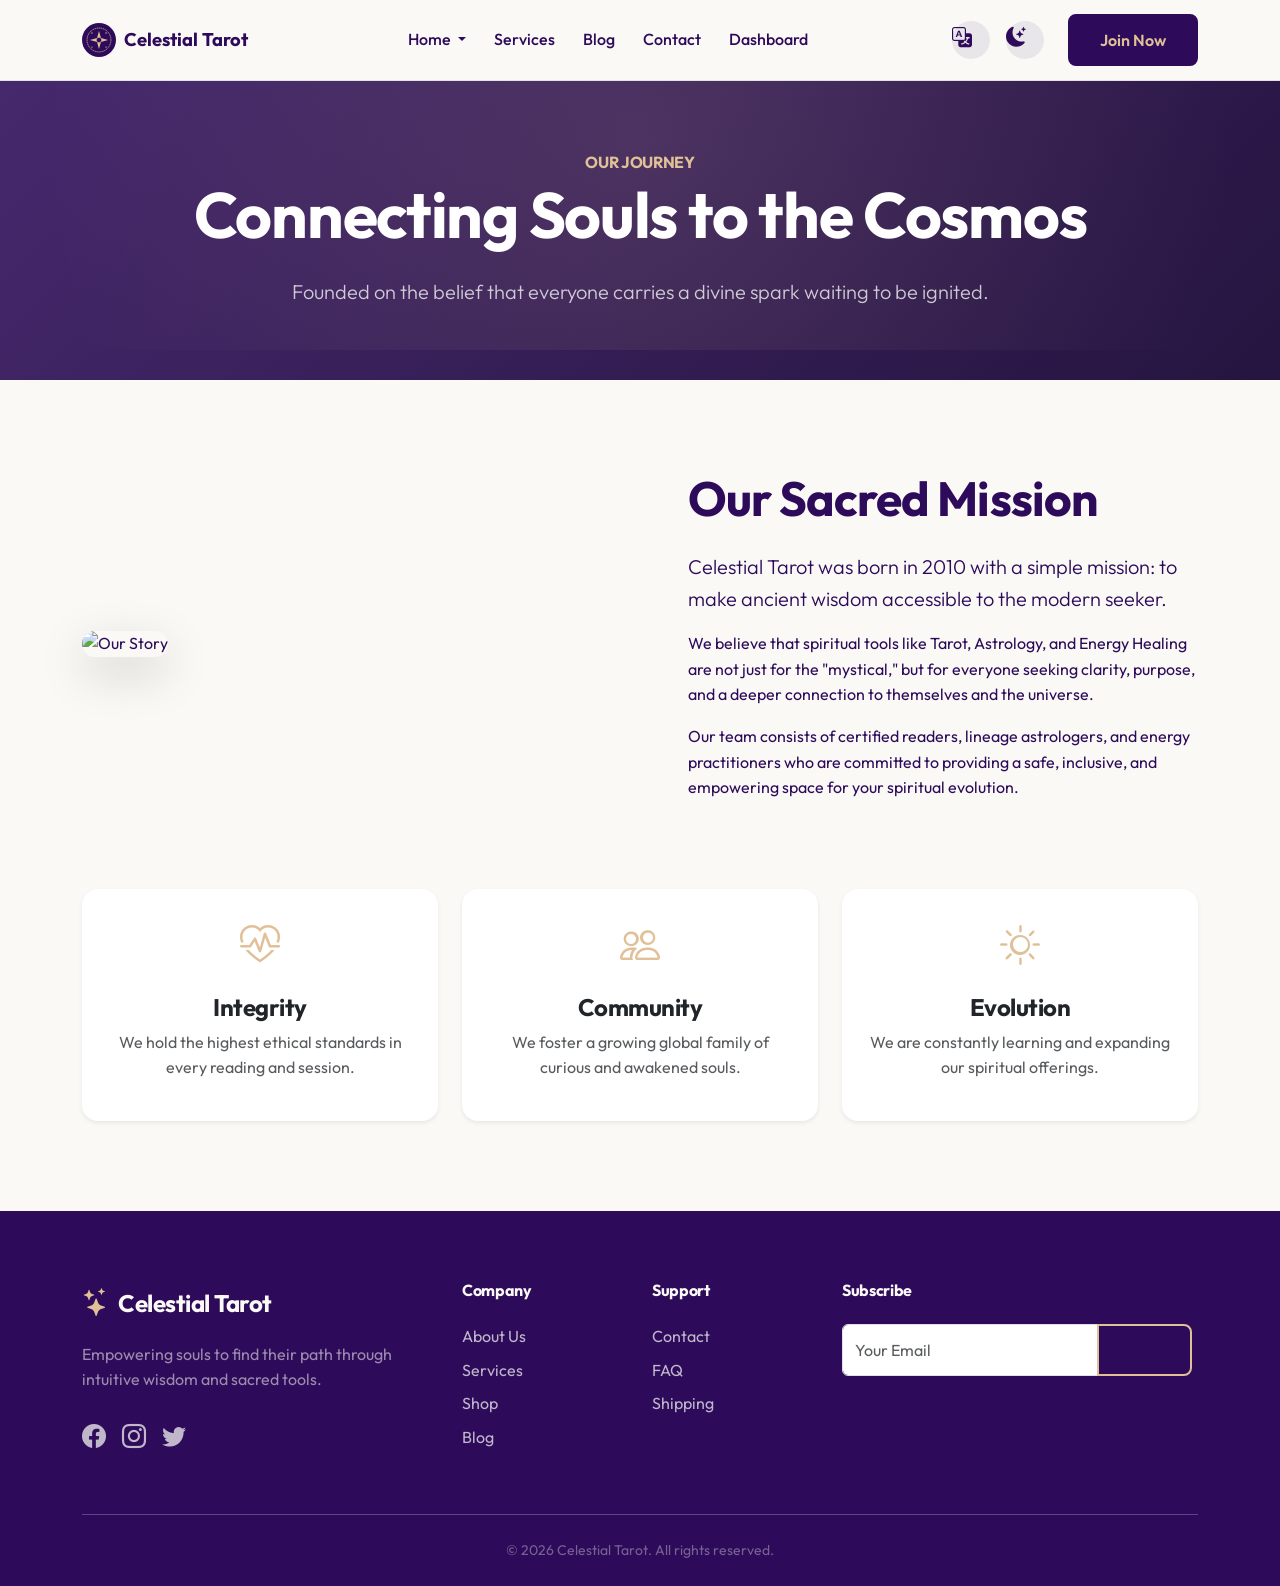
==== about.html @ 0858bab7 "Finalized Website Remediation: Fixed 23 QA defects, standardized branding, refined responsive layout" ====
<!DOCTYPE html>
<html lang="en">
<head>
    <meta charset="UTF-8">
    <meta name="viewport" content="width=device-width, initial-scale=1.0">
    <title>About Us | Celestial Tarot</title>
    <!-- Bootstrap 5 CSS -->
    <link href="https://cdn.jsdelivr.net/npm/bootstrap@5.3.0/dist/css/bootstrap.min.css" rel="stylesheet">
    <!-- Bootstrap Icons -->
    <link rel="stylesheet" href="https://cdn.jsdelivr.net/npm/bootstrap-icons@1.11.1/font/bootstrap-icons.css">
    <!-- Google Fonts -->
    <link href="https://fonts.googleapis.com/css2?family=Outfit:wght@300;400;600;700&display=swap" rel="stylesheet">
    <!-- Custom CSS -->
    <link rel="stylesheet" href="assets/css/style.css">
    <!-- Favicon -->
    <link rel="icon" type="image/svg+xml" href="assets/img/favicon.svg">
</head>
<body>

    <!-- Header / Navbar -->
    <nav class="navbar navbar-expand-lg sticky-top">
        <div class="container">
            <a class="navbar-brand d-flex align-items-center gap-2" href="index.html">
                <img src="assets/img/favicon.svg" alt="Celestial Tarot" width="34" height="34" style="border-radius:50%;">
                <span class="fw-bold">Celestial Tarot</span>
            </a>
            
            <div class="d-flex align-items-center d-lg-none">
                <div class="theme-toggle me-3" id="theme-toggle">
                    <i class="bi bi-moon-stars-fill text-secondary"></i>
                </div>
                <button class="navbar-toggler" type="button" data-bs-toggle="offcanvas" data-bs-target="#offcanvasNavbar">
                    <span class="navbar-toggler-icon"></span>
                </button>
            </div>

            <div class="collapse navbar-collapse" id="navbarNav">
                <ul class="navbar-nav mx-auto">
                    <li class="nav-item dropdown">
                        <a class="nav-link dropdown-toggle" href="#" role="button" data-bs-toggle="dropdown" aria-expanded="false">
                            Home
                        </a>
                        <ul class="dropdown-menu border-0 shadow-sm glass-card">
                            <li><a class="dropdown-item" href="index.html">Classic Version</a></li>
                            <li><a class="dropdown-item" href="index2.html">Home 2 - Astrology</a></li>
                        </ul>
                    </li>
                    <li class="nav-item"><a class="nav-link" href="services.html">Services</a></li>
                    <li class="nav-item"><a class="nav-link" href="blog.html">Blog</a></li>
                    <li class="nav-item"><a class="nav-link" href="contact.html">Contact</a></li>
                    <li class="nav-item"><a class="nav-link" href="dashboard.html">Dashboard</a></li>
                </ul>
                <div class="d-flex align-items-center">
                    <div class="rtl-toggle me-3 d-none d-lg-block" title="Toggle RTL">
                        <i class="bi bi-translate text-secondary"></i>
                    </div>
                    <div class="theme-toggle me-4 d-none d-lg-block" id="theme-toggle-desktop">
                        <i class="bi bi-moon-stars-fill text-secondary"></i>
                    </div>
                    <a href="signup.html" class="btn btn-primary">Join Now</a>
                </div>
            </div>
        </div>
    </nav>

    <!-- Page Header -->
    <section class="hero-section py-5 text-center" style="min-height: auto;">
        <div class="container py-4">
            <h6 class="text-secondary fw-bold text-uppercase mb-2">Our Journey</h6>
            <h1 class="display-4 fw-bold">Connecting Souls to the Cosmos</h1>
            <p class="lead mb-0 opacity-75">Founded on the belief that everyone carries a divine spark waiting to be ignited.</p>
        </div>
    </section>

    <!-- Content -->
    <section class="section-padding">
        <div class="container">
            <div class="row align-items-center mb-5">
                <div class="col-lg-6 mb-4 mb-lg-0">
                    <img src="https://images.unsplash.com/photo-1515377905703-c4788e51af15?q=80&w=1000&fm=jpg&fit=crop" class="img-fluid rounded-4 shadow-lg" alt="Our Story">
                </div>
                <div class="col-lg-6 ps-lg-5">
                    <h2 class="display-5 fw-bold text-primary mb-4">Our Sacred Mission</h2>
                    <p class="lead">Celestial Tarot was born in 2010 with a simple mission: to make ancient wisdom accessible to the modern seeker.</p>
                    <p>We believe that spiritual tools like Tarot, Astrology, and Energy Healing are not just for the "mystical," but for everyone seeking clarity, purpose, and a deeper connection to themselves and the universe.</p>
                    <p>Our team consists of certified readers, lineage astrologers, and energy practitioners who are committed to providing a safe, inclusive, and empowering space for your spiritual evolution.</p>
                </div>
            </div>

            <div class="row g-4 mt-5">
                <div class="col-md-4">
                    <div class="card p-4 border-0 shadow-sm glass-card text-center h-100">
                        <i class="bi bi-heart-pulse fs-1 text-secondary mb-3"></i>
                        <h4 class="fw-bold">Integrity</h4>
                        <p class="opacity-75">We hold the highest ethical standards in every reading and session.</p>
                    </div>
                </div>
                <div class="col-md-4">
                    <div class="card p-4 border-0 shadow-sm glass-card text-center h-100">
                        <i class="bi bi-people fs-1 text-secondary mb-3"></i>
                        <h4 class="fw-bold">Community</h4>
                        <p class="opacity-75">We foster a growing global family of curious and awakened souls.</p>
                    </div>
                </div>
                <div class="col-md-4">
                    <div class="card p-4 border-0 shadow-sm glass-card text-center h-100">
                        <i class="bi bi-brightness-high fs-1 text-secondary mb-3"></i>
                        <h4 class="fw-bold">Evolution</h4>
                        <p class="opacity-75">We are constantly learning and expanding our spiritual offerings.</p>
                    </div>
                </div>
            </div>
        </div>
    </section>

    <!-- Footer -->
    <footer class="footer">
        <div class="container">
            <div class="row g-4">
                <div class="col-lg-4">
                    <div class="d-flex align-items-center mb-3">
                        <i class="bi bi-stars fs-3 text-secondary me-2"></i>
                        <h4 class="fw-bold mb-0">Celestial Tarot</h4>
                    </div>
                    <p class="opacity-75 mb-4">Empowering souls to find their path through intuitive wisdom and sacred tools.</p>
                    <div class="d-flex gap-3">
                        <a href="#"><i class="bi bi-facebook fs-4"></i></a>
                        <a href="#"><i class="bi bi-instagram fs-4"></i></a>
                        <a href="#"><i class="bi bi-twitter fs-4"></i></a>
                    </div>
                </div>
                <div class="col-md-2 text-center text-md-start">
                    <h6 class="fw-bold mb-4">Company</h6>
                    <ul class="list-unstyled">
                        <li class="mb-2"><a href="about.html">About Us</a></li>
                        <li class="mb-2"><a href="services.html">Services</a></li>
                        <li class="mb-2"><a href="shop.html">Shop</a></li>
                        <li class="mb-2"><a href="blog.html">Blog</a></li>
                    </ul>
                </div>
                <div class="col-md-2 text-center text-md-start">
                    <h6 class="fw-bold mb-4">Support</h6>
                    <ul class="list-unstyled">
                        <li class="mb-2"><a href="contact.html">Contact</a></li>
                        <li class="mb-2"><a href="#">FAQ</a></li>
                        <li class="mb-2"><a href="#">Shipping</a></li>
                    </ul>
                </div>
                <div class="col-lg-4 text-center text-lg-start">
                    <h6 class="fw-bold mb-4">Subscribe</h6>
                    <form class="mt-3">
                        <div class="input-group mb-3 mx-auto mx-lg-0" style="max-width: 350px;">
                            <input type="email" class="form-control" placeholder="Your Email">
                            <button class="btn btn-secondary text-primary fw-bold" type="button">Join</button>
                        </div>
                    </form>
                </div>
            </div>
            <hr class="mt-5 mb-4 opacity-10">
            <p class="small mb-0 text-center opacity-50">&copy; 2026 Celestial Tarot. All rights reserved.</p>
        </div>
    </footer>

    <!-- Back to top -->
    <div id="back-to-top" class="back-to-top">
        <i class="bi bi-arrow-up"></i>
    </div>

    <!-- Bootstrap 5 JS Bundle -->
    <script src="https://cdn.jsdelivr.net/npm/bootstrap@5.3.0/dist/js/bootstrap.bundle.min.js"></script>
    <!-- Custom JS -->
    <script src="assets/js/main.js"></script>
</body>
</html>
---- assets/css/style.css ----
/* ===========================
   CELESTIAL TAROT - STYLE.CSS
   2-Color Palette: Primary (#2D0B5A) + Secondary (#E0C097)
   =========================== */

:root {
    --primary-color: #2D0B5A;
    --secondary-color: #E0C097;
    --bg-color: #FAF9F6;
    --text-color: #2D0B5A;
    --card-bg: #FFFFFF;
    --nav-bg: #FAF9F6;
    --transition: all 0.3s ease;
}

[data-theme="dark"] {
    --primary-color: #E0C097;
    --secondary-color: #2D0B5A;
    --bg-color: #0D0520;
    --text-color: #FAF9F6;
    --card-bg: #1A0836;
    --nav-bg: #1A0836;
}

/* ===========================
   BASE
   =========================== */
*, *::before, *::after { box-sizing: border-box; }

body {
    font-family: 'Outfit', sans-serif;
    background-color: var(--bg-color);
    color: var(--text-color);
    transition: var(--transition);
    overflow-x: hidden;
    line-height: 1.6;
}

h1, h2, h3, h4, h5, h6 {
    font-weight: 700;
    letter-spacing: -0.02em;
}

/* ===========================
   TYPOGRAPHY UTILITIES
   =========================== */
.text-primary { color: var(--primary-color) !important; }
.text-secondary { color: var(--secondary-color) !important; }
.bg-primary { background-color: var(--primary-color) !important; }
.bg-secondary { background-color: var(--secondary-color) !important; }

/* ===========================
   GLASS CARD
   =========================== */
.glass-card {
    background: rgba(255, 255, 255, 0.7);
    backdrop-filter: blur(10px);
    border: 1px solid rgba(255, 255, 255, 0.2);
    box-shadow: 0 8px 32px 0 rgba(45, 11, 90, 0.07);
}

[data-theme="dark"] .glass-card {
    background: rgba(26, 8, 54, 0.85);
    border: 1px solid rgba(224, 192, 151, 0.15);
    color: #FAF9F6;
}

/* ===========================
   BUTTONS
   =========================== */
.btn-primary {
    background: #2D0B5A;
    border: 2px solid #2D0B5A;
    color: #E0C097;
    padding: 12px 30px;
    border-radius: 8px;
    font-weight: 600;
    transition: var(--transition);
    display: inline-flex;
    align-items: center;
    justify-content: center;
}
.btn-primary:hover {
    background: transparent;
    color: #2D0B5A;
    border-color: #2D0B5A;
    transform: translateY(-2px);
}
[data-theme="dark"] .btn-primary {
    background: #E0C097;
    border-color: #E0C097;
    color: #2D0B5A;
}
[data-theme="dark"] .btn-primary:hover {
    background: transparent;
    color: #E0C097;
    border-color: #E0C097;
}

.btn-secondary {
    background: transparent;
    border: 2px solid #E0C097;
    color: #E0C097;
    padding: 12px 30px;
    border-radius: 8px;
    font-weight: 600;
    transition: var(--transition);
    display: inline-flex;
    align-items: center;
    justify-content: center;
}
.btn-secondary:hover {
    background: #E0C097;
    color: #2D0B5A;
    transform: translateY(-2px);
}
[data-theme="dark"] .btn-secondary {
    border-color: #2D0B5A;
    color: #2D0B5A;
}
[data-theme="dark"] .btn-secondary:hover {
    background: #2D0B5A;
    color: #E0C097;
}

.btn-outline-primary {
    color: #2D0B5A;
    border: 2px solid #2D0B5A;
    padding: 10px 25px;
    border-radius: 8px;
    font-weight: 600;
    transition: var(--transition);
}
.btn-outline-primary:hover {
    background-color: #2D0B5A;
    color: #E0C097;
}
[data-theme="dark"] .btn-outline-primary {
    color: #E0C097;
    border-color: #E0C097;
}
[data-theme="dark"] .btn-outline-primary:hover {
    background: #E0C097;
    color: #2D0B5A;
}

/* ===========================
   NAVBAR
   =========================== */
.navbar {
    background-color: var(--nav-bg) !important;
    border-bottom: 1px solid rgba(45, 11, 90, 0.1);
    padding: 14px 0;
    transition: var(--transition);
}
[data-theme="dark"] .navbar {
    border-bottom: 1px solid rgba(224, 192, 151, 0.15);
}

.navbar-brand {
    font-size: 1.15rem;
    font-weight: 700;
    color: #2D0B5A !important;
    text-decoration: none;
}
[data-theme="dark"] .navbar-brand {
    color: #E0C097 !important;
}

.navbar-brand img {
    border-radius: 50%;
}

.nav-link {
    color: #2D0B5A !important;
    font-weight: 500;
    margin: 0 6px;
    transition: var(--transition);
}
[data-theme="dark"] .nav-link {
    color: #E0C097 !important;
}
.nav-link:hover, .nav-link.active {
    color: #E0C097 !important;
    opacity: 1;
}
[data-theme="dark"] .nav-link:hover,
[data-theme="dark"] .nav-link.active {
    color: #FAF9F6 !important;
}

.dropdown-menu {
    background-color: var(--card-bg);
    border-radius: 12px;
    padding: 10px;
    margin-top: 10px;
    border: 1px solid rgba(45, 11, 90, 0.08);
    box-shadow: 0 8px 32px rgba(45, 11, 90, 0.1);
}
[data-theme="dark"] .dropdown-menu {
    background-color: #1A0836;
    border-color: rgba(224, 192, 151, 0.15);
}

.dropdown-item {
    color: var(--text-color);
    font-weight: 500;
    border-radius: 8px;
    padding: 8px 20px;
    transition: var(--transition);
}
.dropdown-item:hover {
    background-color: #E0C097;
    color: #2D0B5A;
}
[data-theme="dark"] .dropdown-item {
    color: #FAF9F6;
}
[data-theme="dark"] .dropdown-item:hover {
    background-color: #2D0B5A;
    color: #E0C097;
}

/* Navbar toggler */
.navbar-toggler {
    border: none;
    padding: 4px 8px;
}
.navbar-toggler:focus { box-shadow: none; }
.navbar-toggler-icon {
    filter: none;
}
[data-theme="dark"] .navbar-toggler-icon {
    filter: invert(1);
}

/* ===========================
   THEME & RTL TOGGLES
   =========================== */
.theme-toggle, .rtl-toggle {
    cursor: pointer;
    font-size: 1.25rem;
    width: 38px;
    height: 38px;
    display: flex;
    align-items: center;
    justify-content: center;
    border-radius: 50%;
    background: rgba(45, 11, 90, 0.08);
    transition: var(--transition);
}
.theme-toggle:hover, .rtl-toggle:hover {
    background: rgba(45, 11, 90, 0.15);
}
[data-theme="dark"] .theme-toggle,
[data-theme="dark"] .rtl-toggle {
    background: rgba(224, 192, 151, 0.12);
}
[data-theme="dark"] .theme-toggle:hover,
[data-theme="dark"] .rtl-toggle:hover {
    background: rgba(224, 192, 151, 0.2);
}

.theme-toggle i { color: #2D0B5A; }
.rtl-toggle i { color: #2D0B5A; }
[data-theme="dark"] .theme-toggle i { color: #E0C097; }
[data-theme="dark"] .rtl-toggle i { color: #E0C097; }

/* ===========================
   HERO SECTION
   =========================== */
.hero-section {
    padding: 120px 0;
    background:
        linear-gradient(135deg, rgba(45, 11, 90, 0.88) 0%, rgba(26, 8, 54, 0.95) 100%),
        url('https://images.unsplash.com/photo-1532968961962-8a0cb3a2d4c5?q=80&w=2000&fm=jpg&fit=crop') center/cover no-repeat;
    color: #FFFFFF;
    position: relative;
    overflow: hidden;
}
.hero-section::before {
    content: '';
    position: absolute;
    top: -50%; left: -20%;
    width: 140%; height: 140%;
    background: radial-gradient(circle, rgba(224, 192, 151, 0.12) 0%, transparent 65%);
    z-index: 0;
}
.hero-section .container { position: relative; z-index: 1; }
.hero-section h1 {
    font-size: clamp(2.2rem, 7vw, 4rem);
    margin-bottom: 25px;
    line-height: 1.1;
}

/* ===========================
   SECTIONS
   =========================== */
.section-padding { padding: 90px 0; }

/* bg-light override for dark mode */
[data-theme="dark"] .bg-light {
    background-color: #12052B !important;
}

/* ===========================
   CARDS
   =========================== */
.card {
    background-color: var(--card-bg);
    border: 1px solid rgba(45, 11, 90, 0.07);
    border-radius: 16px;
    box-shadow: 0 4px 20px rgba(0,0,0,0.05);
    transition: var(--transition);
}
.card:hover { transform: translateY(-6px); box-shadow: 0 12px 32px rgba(0,0,0,0.1); }

/* Service / Offering Cards - dark mode fix */
[data-theme="dark"] .card {
    background-color: var(--card-bg);
    border-color: rgba(224, 192, 151, 0.12);
}
[data-theme="dark"] .card h4,
[data-theme="dark"] .card h5,
[data-theme="dark"] .card h3,
[data-theme="dark"] .card .fw-bold {
    color: #FAF9F6 !important;
}
[data-theme="dark"] .card p,
[data-theme="dark"] .card .opacity-75 {
    color: rgba(250, 249, 246, 0.75) !important;
}
[data-theme="dark"] .card .text-muted {
    color: rgba(250, 249, 246, 0.6) !important;
}
[data-theme="dark"] .card .text-primary {
    color: #E0C097 !important;
}

/* Service card links */
.service-card-link {
    color: #2D0B5A;
    font-weight: 700;
    text-decoration: none;
    transition: var(--transition);
    display: inline-flex;
    align-items: center;
    gap: 6px;
    margin-top: auto;
}
.service-card-link:hover { color: #E0C097; }
[data-theme="dark"] .service-card-link { color: #E0C097; }
[data-theme="dark"] .service-card-link:hover { color: #FAF9F6; }

/* ===========================
   OFFERING CARDS (Homepage)
   =========================== */
.offering-card {
    border-radius: 16px;
    overflow: hidden;
    border: none;
    box-shadow: 0 4px 20px rgba(0,0,0,0.06);
    background: var(--card-bg);
    height: 100%;
    display: flex;
    flex-direction: column;
    transition: var(--transition);
}
.offering-card:hover { transform: translateY(-6px); }
.offering-card img {
    width: 100%;
    height: 200px;
    object-fit: cover;
}
.offering-card-body {
    padding: 24px;
    display: flex;
    flex-direction: column;
    flex: 1;
}
[data-theme="dark"] .offering-card {
    background-color: #1A0836;
    border: 1px solid rgba(224, 192, 151, 0.12);
}
[data-theme="dark"] .offering-card h4,
[data-theme="dark"] .offering-card .fw-bold {
    color: #FAF9F6 !important;
}

/* ===========================
   TESTIMONIALS - Responsive fix
   =========================== */
.testimonial-card .reviewer-name {
    font-size: 1rem;
    font-weight: 700;
    line-height: 1.2;
    word-break: break-word;
}
[data-theme="dark"] .testimonial-card p,
[data-theme="dark"] .testimonial-card .reviewer-name,
[data-theme="dark"] .testimonial-card span {
    color: #FAF9F6 !important;
}
[data-theme="dark"] .testimonial-card {
    background-color: #1A0836;
    border-color: rgba(224, 192, 151, 0.12);
}

/* ===========================
   DAILY SOUL / TODAY'S GUIDANCE
   =========================== */
.guidance-section {
    background: linear-gradient(135deg, #2D0B5A 0%, #1A0836 100%);
    color: #FAF9F6;
    border-radius: 24px;
    overflow: hidden;
}
[data-theme="dark"] .guidance-section {
    background: linear-gradient(135deg, #1A0836 0%, #0D0520 100%);
    border: 1px solid rgba(224, 192, 151, 0.15);
}
.guidance-section h2,
.guidance-section p {
    color: #FAF9F6 !important;
}

/* ===========================
   FOOTER
   =========================== */
.footer {
    background-color: #2D0B5A;
    color: #FAF9F6;
    padding: 70px 0 24px;
}
.footer a {
    color: rgba(250, 249, 246, 0.72);
    text-decoration: none;
    transition: var(--transition);
}
.footer a:hover { color: #E0C097; }
.footer h4, .footer h6 { color: #FAF9F6; }
.footer p { color: rgba(250, 249, 246, 0.72); }

@media (max-width: 991.98px) {
    .footer .row > div {
        text-align: center;
    }
    .footer .d-flex.gap-3 {
        justify-content: center;
    }
    .footer .input-group {
        max-width: 380px;
        margin: 0 auto;
    }
}

/* ===========================
   BACK TO TOP
   =========================== */
.back-to-top {
    position: fixed;
    bottom: 30px;
    right: 30px;
    background-color: #E0C097;
    color: #2D0B5A;
    width: 48px; height: 48px;
    border-radius: 50%;
    display: none;
    align-items: center;
    justify-content: center;
    font-size: 1.3rem;
    cursor: pointer;
    box-shadow: 0 4px 15px rgba(0,0,0,0.2);
    z-index: 999;
    transition: var(--transition);
}
.back-to-top:hover { transform: translateY(-3px); }

/* ===========================
   SERVICE PAGE CARDS
   =========================== */
.service-card {
    border-radius: 16px;
    overflow: hidden;
    border: none;
    box-shadow: 0 4px 20px rgba(0,0,0,0.07);
    background: var(--card-bg);
    height: 100%;
    display: flex;
    flex-direction: column;
    transition: var(--transition);
}
.service-card:hover { transform: translateY(-6px); }
.service-card img { width: 100%; height: 220px; object-fit: cover; flex-shrink: 0; }
.service-card-body {
    padding: 24px;
    flex: 1;
    display: flex;
    flex-direction: column;
}
.service-card-body ul { flex: 1; }
.service-card-footer {
    display: flex;
    align-items: center;
    justify-content: space-between;
    margin-top: auto;
    padding-top: 16px;
    border-top: 1px solid rgba(45, 11, 90, 0.08);
}
[data-theme="dark"] .service-card {
    background-color: #1A0836;
    border: 1px solid rgba(224, 192, 151, 0.12);
}
[data-theme="dark"] .service-card h4 { color: #FAF9F6 !important; }
[data-theme="dark"] .service-card p,
[data-theme="dark"] .service-card .opacity-75 { color: rgba(250,249,246,0.78) !important; }
[data-theme="dark"] .service-card li { color: rgba(250,249,246,0.78) !important; }
[data-theme="dark"] .service-card-footer { border-top-color: rgba(224,192,151,0.12); }
[data-theme="dark"] .service-card .text-muted { color: rgba(250,249,246,0.55) !important; }

/* ===========================
   AUTHENTICATION PAGES
   =========================== */
.auth-bg {
    min-height: 100vh;
    background:
        linear-gradient(135deg, rgba(45, 11, 90, 0.9) 0%, rgba(26, 8, 54, 0.96) 100%),
        url('https://images.unsplash.com/photo-1532968961962-8a0cb3a2d4c5?q=80&w=2000&fm=jpg&fit=crop') center/cover no-repeat;
    display: flex;
    align-items: center;
    justify-content: center;
    padding: 40px 16px;
    position: relative;
}
.auth-card {
    background: var(--card-bg);
    border-radius: 24px;
    box-shadow: 0 25px 60px rgba(0,0,0,0.25);
    width: 100%;
    max-width: 480px;
    padding: 48px 40px;
}
.auth-card .form-control {
    border-radius: 8px;
    height: 50px;
    border: 1.5px solid rgba(45,11,90,0.2);
    font-size: 0.95rem;
    background: var(--card-bg);
    color: var(--text-color);
}
.auth-card .form-control:focus {
    border-color: #2D0B5A;
    box-shadow: 0 0 0 3px rgba(45,11,90,0.12);
}
[data-theme="dark"] .auth-card .form-control {
    border-color: rgba(224,192,151,0.3);
    background: #12052B;
    color: #FAF9F6;
}
[data-theme="dark"] .auth-card .form-control:focus {
    border-color: #E0C097;
    box-shadow: 0 0 0 3px rgba(224,192,151,0.15);
}
[data-theme="dark"] .auth-card {
    background: #1A0836;
}
[data-theme="dark"] .auth-card h2,
[data-theme="dark"] .auth-card h4,
[data-theme="dark"] .auth-card label { color: #FAF9F6; }
[data-theme="dark"] .auth-card .form-label { color: rgba(250,249,246,0.85); }

.password-wrapper { position: relative; }
.password-toggle {
    position: absolute;
    right: 14px;
    top: 50%;
    transform: translateY(-50%);
    cursor: pointer;
    color: var(--text-color);
    opacity: 0.5;
    transition: opacity 0.2s;
}
.password-toggle:hover { opacity: 1; }

.auth-divider {
    position: relative;
    text-align: center;
    margin: 24px 0;
}
.auth-divider::before {
    content: '';
    position: absolute;
    top: 50%; left: 0; right: 0;
    height: 1px;
    background: rgba(45,11,90,0.15);
}
[data-theme="dark"] .auth-divider::before { background: rgba(224,192,151,0.15); }
.auth-divider span {
    position: relative;
    background: var(--card-bg);
    padding: 0 14px;
    font-size: 0.85rem;
    color: rgba(45,11,90,0.5);
}
[data-theme="dark"] .auth-divider span {
    background: #1A0836;
    color: rgba(224,192,151,0.5);
}

/* Auth top controls (theme + RTL) */
.auth-controls {
    position: fixed;
    top: 20px;
    right: 24px;
    display: flex;
    align-items: center;
    gap: 10px;
    z-index: 1000;
}
[dir="rtl"] .auth-controls {
    right: auto;
    left: 24px;
}
.auth-controls .theme-toggle,
.auth-controls .rtl-toggle {
    background: rgba(255,255,255,0.15);
    backdrop-filter: blur(8px);
}
.auth-controls .theme-toggle i,
.auth-controls .rtl-toggle i {
    color: #FAF9F6;
}

/* ===========================
   RTL SUPPORT
   =========================== */
[dir="rtl"] {
    text-align: right;
}
[dir="rtl"] .ms-auto { margin-right: auto !important; margin-left: 0 !important; }
[dir="rtl"] .me-2 { margin-left: 0.5rem !important; margin-right: 0 !important; }
[dir="rtl"] .me-3 { margin-left: 1rem !important; margin-right: 0 !important; }

/* ===========================
   ANIMATIONS
   =========================== */
@keyframes fadeInUp {
    from { opacity: 0; transform: translateY(20px); }
    to { opacity: 1; transform: translateY(0); }
}
.animate-fade-in { animation: fadeInUp 0.8s ease forwards; }

@keyframes pulse {
    0%, 100% { transform: scale(1); opacity: 0.5; }
    50% { transform: scale(1.08); opacity: 0.8; }
}
.pulse-animation { animation: pulse 3s infinite; }

.hover-zoom { transition: transform 0.4s ease; }
.hover-zoom:hover { transform: scale(1.04); }

/* ===========================
   DASHBOARD SIDEBAR NAV
   =========================== */
.sidebar .nav-link {
    border-radius: 10px;
    margin-bottom: 4px;
    color: rgba(255,255,255,0.75) !important;
    font-weight: 500;
}
.sidebar .nav-link.active,
.sidebar .nav-link:hover {
    background-color: #E0C097;
    color: #2D0B5A !important;
}
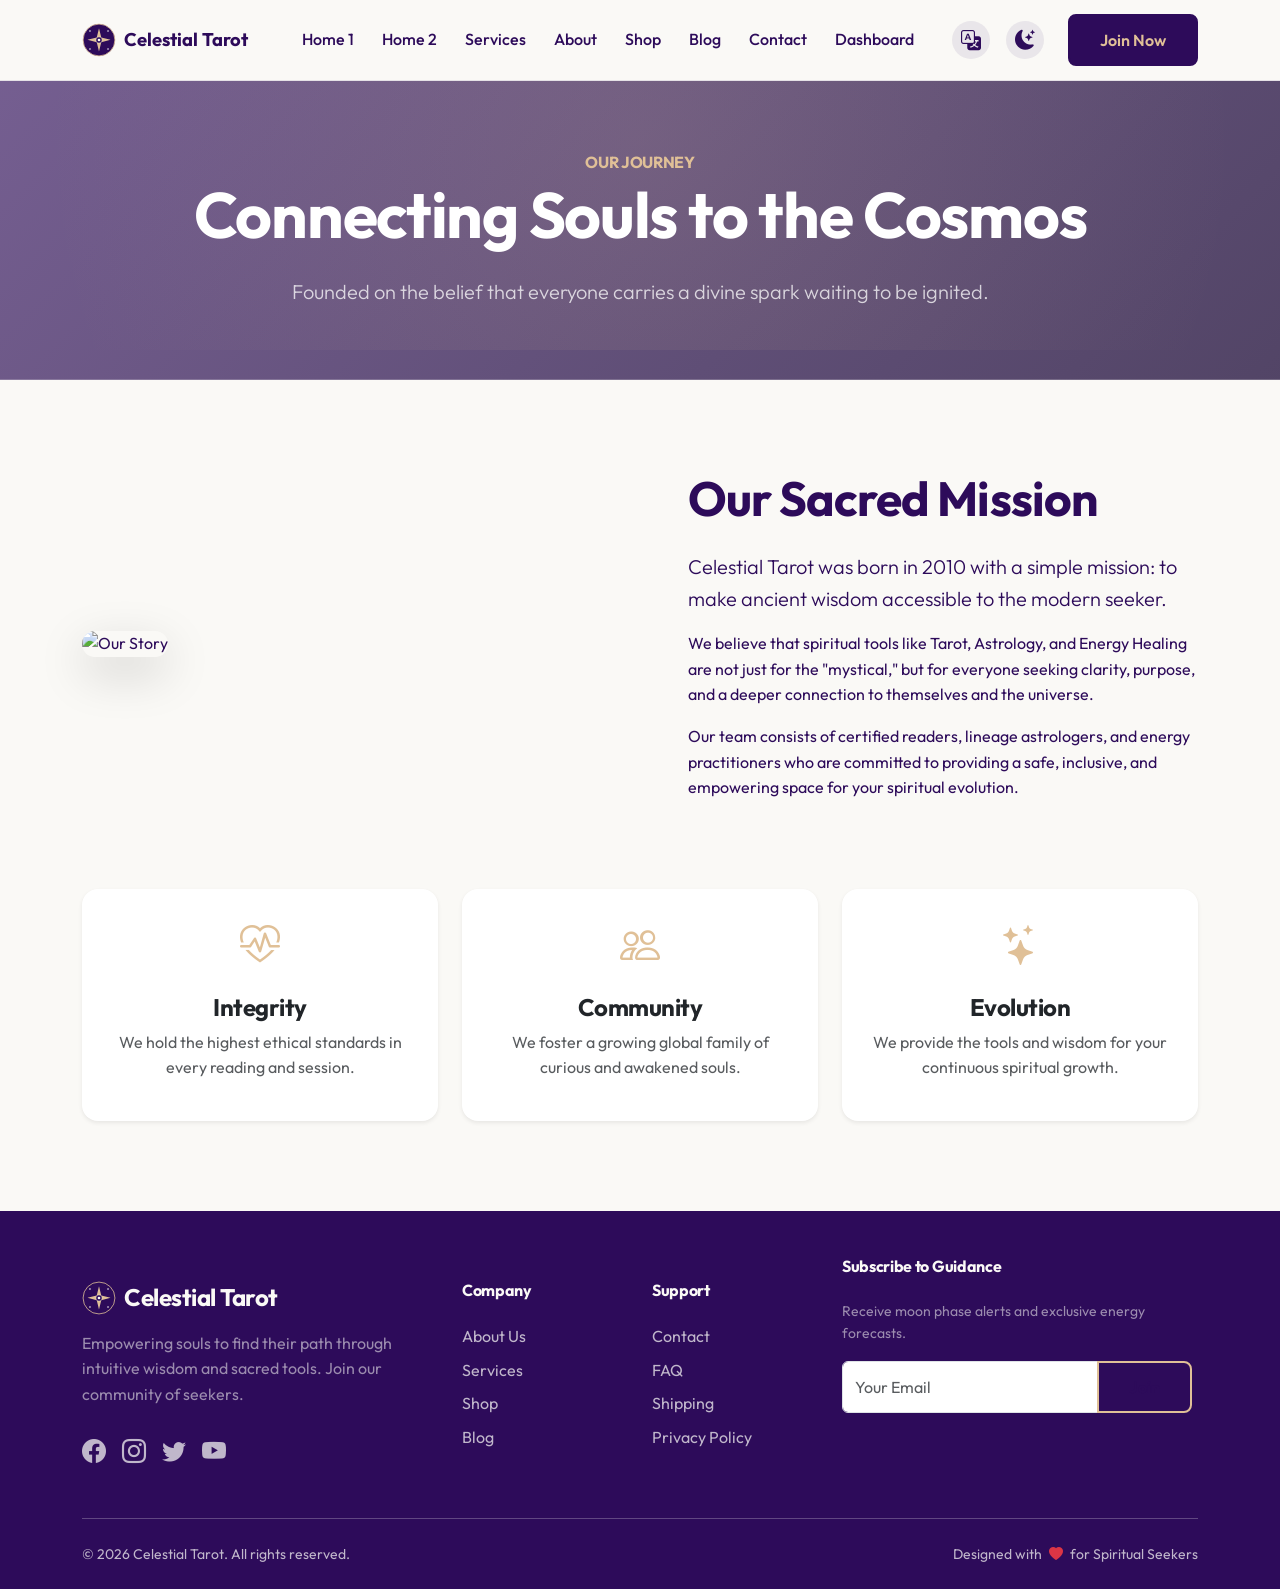
==== commit c10b5fe6: "Final remediation: Resolved site-wide image link issues, synced mobile offcanvas menus, fixed hambur" ====
--- a/about.html
+++ b/about.html
@@ -36,25 +36,20 @@
 
             <div class="collapse navbar-collapse" id="navbarNav">
                 <ul class="navbar-nav mx-auto">
-                    <li class="nav-item dropdown">
-                        <a class="nav-link dropdown-toggle" href="#" role="button" data-bs-toggle="dropdown" aria-expanded="false">
-                            Home
-                        </a>
-                        <ul class="dropdown-menu border-0 shadow-sm glass-card">
-                            <li><a class="dropdown-item" href="index.html">Classic Version</a></li>
-                            <li><a class="dropdown-item" href="index2.html">Home 2 - Astrology</a></li>
-                        </ul>
-                    </li>
+                    <li class="nav-item"><a class="nav-link" href="index.html">Home 1</a></li>
+                    <li class="nav-item"><a class="nav-link" href="index2.html">Home 2</a></li>
                     <li class="nav-item"><a class="nav-link" href="services.html">Services</a></li>
+                    <li class="nav-item"><a class="nav-link active" href="about.html">About</a></li>
+                    <li class="nav-item"><a class="nav-link" href="shop.html">Shop</a></li>
                     <li class="nav-item"><a class="nav-link" href="blog.html">Blog</a></li>
                     <li class="nav-item"><a class="nav-link" href="contact.html">Contact</a></li>
                     <li class="nav-item"><a class="nav-link" href="dashboard.html">Dashboard</a></li>
                 </ul>
                 <div class="d-flex align-items-center">
-                    <div class="rtl-toggle me-3 d-none d-lg-block" title="Toggle RTL">
+                    <div class="rtl-toggle me-3 d-none d-lg-flex" title="Toggle RTL">
                         <i class="bi bi-translate text-secondary"></i>
                     </div>
-                    <div class="theme-toggle me-4 d-none d-lg-block" id="theme-toggle-desktop">
+                    <div class="theme-toggle me-4 d-none d-lg-flex" id="theme-toggle-desktop">
                         <i class="bi bi-moon-stars-fill text-secondary"></i>
                     </div>
                     <a href="signup.html" class="btn btn-primary">Join Now</a>
@@ -63,14 +58,37 @@
         </div>
     </nav>
 
+    <!-- Mobile Offcanvas Menu -->
+    <div class="offcanvas offcanvas-end" tabindex="-1" id="offcanvasNavbar" aria-labelledby="offcanvasNavbarLabel">
+        <div class="offcanvas-header">
+            <h5 class="offcanvas-title" id="offcanvasNavbarLabel">Menu</h5>
+            <button type="button" class="btn-close" data-bs-dismiss="offcanvas" aria-label="Close"></button>
+        </div>
+        <div class="offcanvas-body">
+            <ul class="navbar-nav justify-content-end flex-grow-1 pe-3">
+                <li class="nav-item"><a class="nav-link" href="index.html">Home 1</a></li>
+                <li class="nav-item"><a class="nav-link" href="index2.html">Home 2</a></li>
+                <li class="nav-item"><a class="nav-link" href="services.html">Services</a></li>
+                <li class="nav-item"><a class="nav-link active" href="about.html">About</a></li>
+                <li class="nav-item"><a class="nav-link" href="shop.html">Shop</a></li>
+                <li class="nav-item"><a class="nav-link" href="blog.html">Blog</a></li>
+                <li class="nav-item"><a class="nav-link" href="contact.html">Contact</a></li>
+            </ul>
+            <div class="d-grid gap-2 mt-4">
+                <a href="login.html" class="btn btn-outline-primary">Login</a>
+                <a href="signup.html" class="btn btn-primary">Signup</a>
+            </div>
+        </div>
+    </div>
+
     <!-- Page Header -->
-    <section class="hero-section py-5 text-center" style="min-height: auto;">
+    <header class="hero-section py-5 text-center" style="min-height: auto;">
         <div class="container py-4">
             <h6 class="text-secondary fw-bold text-uppercase mb-2">Our Journey</h6>
             <h1 class="display-4 fw-bold">Connecting Souls to the Cosmos</h1>
             <p class="lead mb-0 opacity-75">Founded on the belief that everyone carries a divine spark waiting to be ignited.</p>
         </div>
-    </section>
+    </header>
 
     <!-- Content -->
     <section class="section-padding">
@@ -104,9 +122,9 @@
                 </div>
                 <div class="col-md-4">
                     <div class="card p-4 border-0 shadow-sm glass-card text-center h-100">
-                        <i class="bi bi-brightness-high fs-1 text-secondary mb-3"></i>
+                        <i class="bi bi-stars fs-1 text-secondary mb-3"></i>
                         <h4 class="fw-bold">Evolution</h4>
-                        <p class="opacity-75">We are constantly learning and expanding our spiritual offerings.</p>
+                        <p class="opacity-75">We provide the tools and wisdom for your continuous spiritual growth.</p>
                     </div>
                 </div>
             </div>
@@ -117,19 +135,20 @@
     <footer class="footer">
         <div class="container">
             <div class="row g-4">
-                <div class="col-lg-4">
-                    <div class="d-flex align-items-center mb-3">
-                        <i class="bi bi-stars fs-3 text-secondary me-2"></i>
+                <div class="col-lg-4 col-md-12 text-center text-lg-start">
+                    <div class="d-flex align-items-center mb-3 justify-content-center justify-content-lg-start">
+                        <img src="assets/img/favicon.svg" alt="Celestial Tarot" width="34" height="34" class="me-2" style="border-radius:50%;">
                         <h4 class="fw-bold mb-0">Celestial Tarot</h4>
                     </div>
-                    <p class="opacity-75 mb-4">Empowering souls to find their path through intuitive wisdom and sacred tools.</p>
-                    <div class="d-flex gap-3">
+                    <p class="opacity-75 mb-4">Empowering souls to find their path through intuitive wisdom and sacred tools. Join our community of seekers.</p>
+                    <div class="d-flex gap-3 justify-content-center justify-content-lg-start">
                         <a href="#"><i class="bi bi-facebook fs-4"></i></a>
                         <a href="#"><i class="bi bi-instagram fs-4"></i></a>
                         <a href="#"><i class="bi bi-twitter fs-4"></i></a>
-                    </div>
-                </div>
-                <div class="col-md-2 text-center text-md-start">
+                        <a href="#"><i class="bi bi-youtube fs-4"></i></a>
+                    </div>
+                </div>
+                <div class="col-lg-2 col-md-6 text-center text-lg-start">
                     <h6 class="fw-bold mb-4">Company</h6>
                     <ul class="list-unstyled">
                         <li class="mb-2"><a href="about.html">About Us</a></li>
@@ -138,16 +157,18 @@
                         <li class="mb-2"><a href="blog.html">Blog</a></li>
                     </ul>
                 </div>
-                <div class="col-md-2 text-center text-md-start">
+                <div class="col-lg-2 col-md-6 text-center text-lg-start">
                     <h6 class="fw-bold mb-4">Support</h6>
                     <ul class="list-unstyled">
                         <li class="mb-2"><a href="contact.html">Contact</a></li>
                         <li class="mb-2"><a href="#">FAQ</a></li>
                         <li class="mb-2"><a href="#">Shipping</a></li>
+                        <li class="mb-2"><a href="#">Privacy Policy</a></li>
                     </ul>
                 </div>
-                <div class="col-lg-4 text-center text-lg-start">
-                    <h6 class="fw-bold mb-4">Subscribe</h6>
+                <div class="col-lg-4 col-md-12 text-center text-lg-start mt-4 mt-lg-0">
+                    <h6 class="fw-bold mb-4">Subscribe to Guidance</h6>
+                    <p class="small opacity-75">Receive moon phase alerts and exclusive energy forecasts.</p>
                     <form class="mt-3">
                         <div class="input-group mb-3 mx-auto mx-lg-0" style="max-width: 350px;">
                             <input type="email" class="form-control" placeholder="Your Email">
@@ -157,7 +178,14 @@
                 </div>
             </div>
             <hr class="mt-5 mb-4 opacity-10">
-            <p class="small mb-0 text-center opacity-50">&copy; 2026 Celestial Tarot. All rights reserved.</p>
+            <div class="row align-items-center">
+                <div class="col-md-6 text-center text-md-start">
+                    <p class="small mb-0">&copy; 2026 Celestial Tarot. All rights reserved.</p>
+                </div>
+                <div class="col-md-6 text-center text-md-end mt-3 mt-md-0">
+                    <p class="small mb-0">Designed with <i class="bi bi-heart-fill text-danger mx-1"></i> for Spiritual Seekers</p>
+                </div>
+            </div>
         </div>
     </footer>
 
--- a/assets/css/style.css
+++ b/assets/css/style.css
@@ -15,7 +15,7 @@
 
 [data-theme="dark"] {
     --primary-color: #E0C097;
-    --secondary-color: #2D0B5A;
+    --secondary-color: #FAF9F6;
     --bg-color: #0D0520;
     --text-color: #FAF9F6;
     --card-bg: #1A0836;
@@ -46,8 +46,11 @@
    =========================== */
 .text-primary { color: var(--primary-color) !important; }
 .text-secondary { color: var(--secondary-color) !important; }
+.text-muted { color: rgba(45, 11, 90, 0.6) !important; }
 .bg-primary { background-color: var(--primary-color) !important; }
 .bg-secondary { background-color: var(--secondary-color) !important; }
+
+[data-theme="dark"] .text-muted { color: rgba(250, 249, 246, 0.6) !important; }
 
 /* ===========================
    GLASS CARD
@@ -115,12 +118,20 @@
     transform: translateY(-2px);
 }
 [data-theme="dark"] .btn-secondary {
-    border-color: #2D0B5A;
-    color: #2D0B5A;
+    border-color: #FAF9F6;
+    color: #FAF9F6;
 }
 [data-theme="dark"] .btn-secondary:hover {
-    background: #2D0B5A;
-    color: #E0C097;
+    background: #FAF9F6;
+    color: #2D0B5A;
+}
+
+[data-theme="dark"] .badge.bg-primary {
+    color: #2D0B5A !important;
+}
+
+[data-theme="dark"] .dark-purple-on-gold {
+    color: #2D0B5A !important;
 }
 
 .btn-outline-primary {
@@ -160,11 +171,11 @@
 .navbar-brand {
     font-size: 1.15rem;
     font-weight: 700;
-    color: #2D0B5A !important;
+    color: var(--primary-color) !important;
     text-decoration: none;
 }
 [data-theme="dark"] .navbar-brand {
-    color: #E0C097 !important;
+    color: var(--primary-color) !important;
 }
 
 .navbar-brand img {
@@ -172,21 +183,21 @@
 }
 
 .nav-link {
-    color: #2D0B5A !important;
+    color: var(--text-color) !important;
     font-weight: 500;
     margin: 0 6px;
     transition: var(--transition);
 }
 [data-theme="dark"] .nav-link {
-    color: #E0C097 !important;
+    color: var(--primary-color) !important;
 }
 .nav-link:hover, .nav-link.active {
-    color: #E0C097 !important;
+    color: var(--primary-color) !important;
     opacity: 1;
 }
 [data-theme="dark"] .nav-link:hover,
 [data-theme="dark"] .nav-link.active {
-    color: #FAF9F6 !important;
+    color: #FFFFFF !important;
 }
 
 .dropdown-menu {
@@ -232,6 +243,38 @@
 }
 [data-theme="dark"] .navbar-toggler-icon {
     filter: invert(1);
+}
+
+/* Offcanvas Menu */
+.offcanvas {
+    background-color: var(--bg-color) !important;
+    color: var(--text-color) !important;
+}
+.offcanvas .nav-link {
+    color: var(--text-color) !important;
+    font-weight: 500;
+    padding: 12px 15px;
+    border-bottom: 1px solid rgba(45, 11, 154, 0.05);
+    transition: var(--transition);
+    border-radius: 8px;
+}
+.offcanvas .nav-link.active {
+    color: var(--secondary-color) !important;
+    background: rgba(224, 192, 151, 0.12);
+    padding-left: 20px;
+}
+[data-theme="dark"] .offcanvas .nav-link.active {
+    background: rgba(45, 11, 154, 0.2);
+    color: var(--secondary-color) !important;
+}
+[data-theme="dark"] .offcanvas .nav-link {
+    border-bottom-color: rgba(224, 192, 151, 0.1);
+}
+[data-theme="dark"] .offcanvas-header .btn-close {
+    filter: invert(1);
+}
+[data-theme="dark"] .offcanvas-body {
+    color: var(--text-color) !important;
 }
 
 /* ===========================
@@ -271,9 +314,12 @@
    =========================== */
 .hero-section {
     padding: 120px 0;
-    background:
-        linear-gradient(135deg, rgba(45, 11, 90, 0.88) 0%, rgba(26, 8, 54, 0.95) 100%),
-        url('https://images.unsplash.com/photo-1532968961962-8a0cb3a2d4c5?q=80&w=2000&fm=jpg&fit=crop') center/cover no-repeat;
+    background-image:
+        linear-gradient(135deg, rgba(45, 11, 90, 0.65) 0%, rgba(26, 8, 54, 0.75) 100%),
+        url('https://images.unsplash.com/photo-1518173946687-a4c8892bbd9f?q=80&w=2000&fm=jpg&fit=crop');
+    background-size: cover;
+    background-position: center;
+    background-repeat: no-repeat;
     color: #FFFFFF;
     position: relative;
     overflow: hidden;
@@ -638,8 +684,19 @@
     text-align: right;
 }
 [dir="rtl"] .ms-auto { margin-right: auto !important; margin-left: 0 !important; }
+[dir="rtl"] .me-auto { margin-left: auto !important; margin-right: 0 !important; }
+[dir="rtl"] .me-1 { margin-left: 0.25rem !important; margin-right: 0 !important; }
 [dir="rtl"] .me-2 { margin-left: 0.5rem !important; margin-right: 0 !important; }
 [dir="rtl"] .me-3 { margin-left: 1rem !important; margin-right: 0 !important; }
+[dir="rtl"] .me-4 { margin-left: 1.5rem !important; margin-right: 0 !important; }
+[dir="rtl"] .me-5 { margin-left: 3rem !important; margin-right: 0 !important; }
+[dir="rtl"] .ms-1 { margin-right: 0.25rem !important; margin-left: 0 !important; }
+[dir="rtl"] .ms-2 { margin-right: 0.5rem !important; margin-left: 0 !important; }
+[dir="rtl"] .ms-3 { margin-right: 1rem !important; margin-left: 0 !important; }
+[dir="rtl"] .ms-4 { margin-right: 1.5rem !important; margin-left: 0 !important; }
+[dir="rtl"] .ms-5 { margin-right: 3rem !important; margin-left: 0 !important; }
+[dir="rtl"] .pe-3 { padding-left: 1rem !important; padding-right: 0 !important; }
+[dir="rtl"] .ps-3 { padding-right: 1rem !important; padding-left: 0 !important; }
 
 /* ===========================
    ANIMATIONS
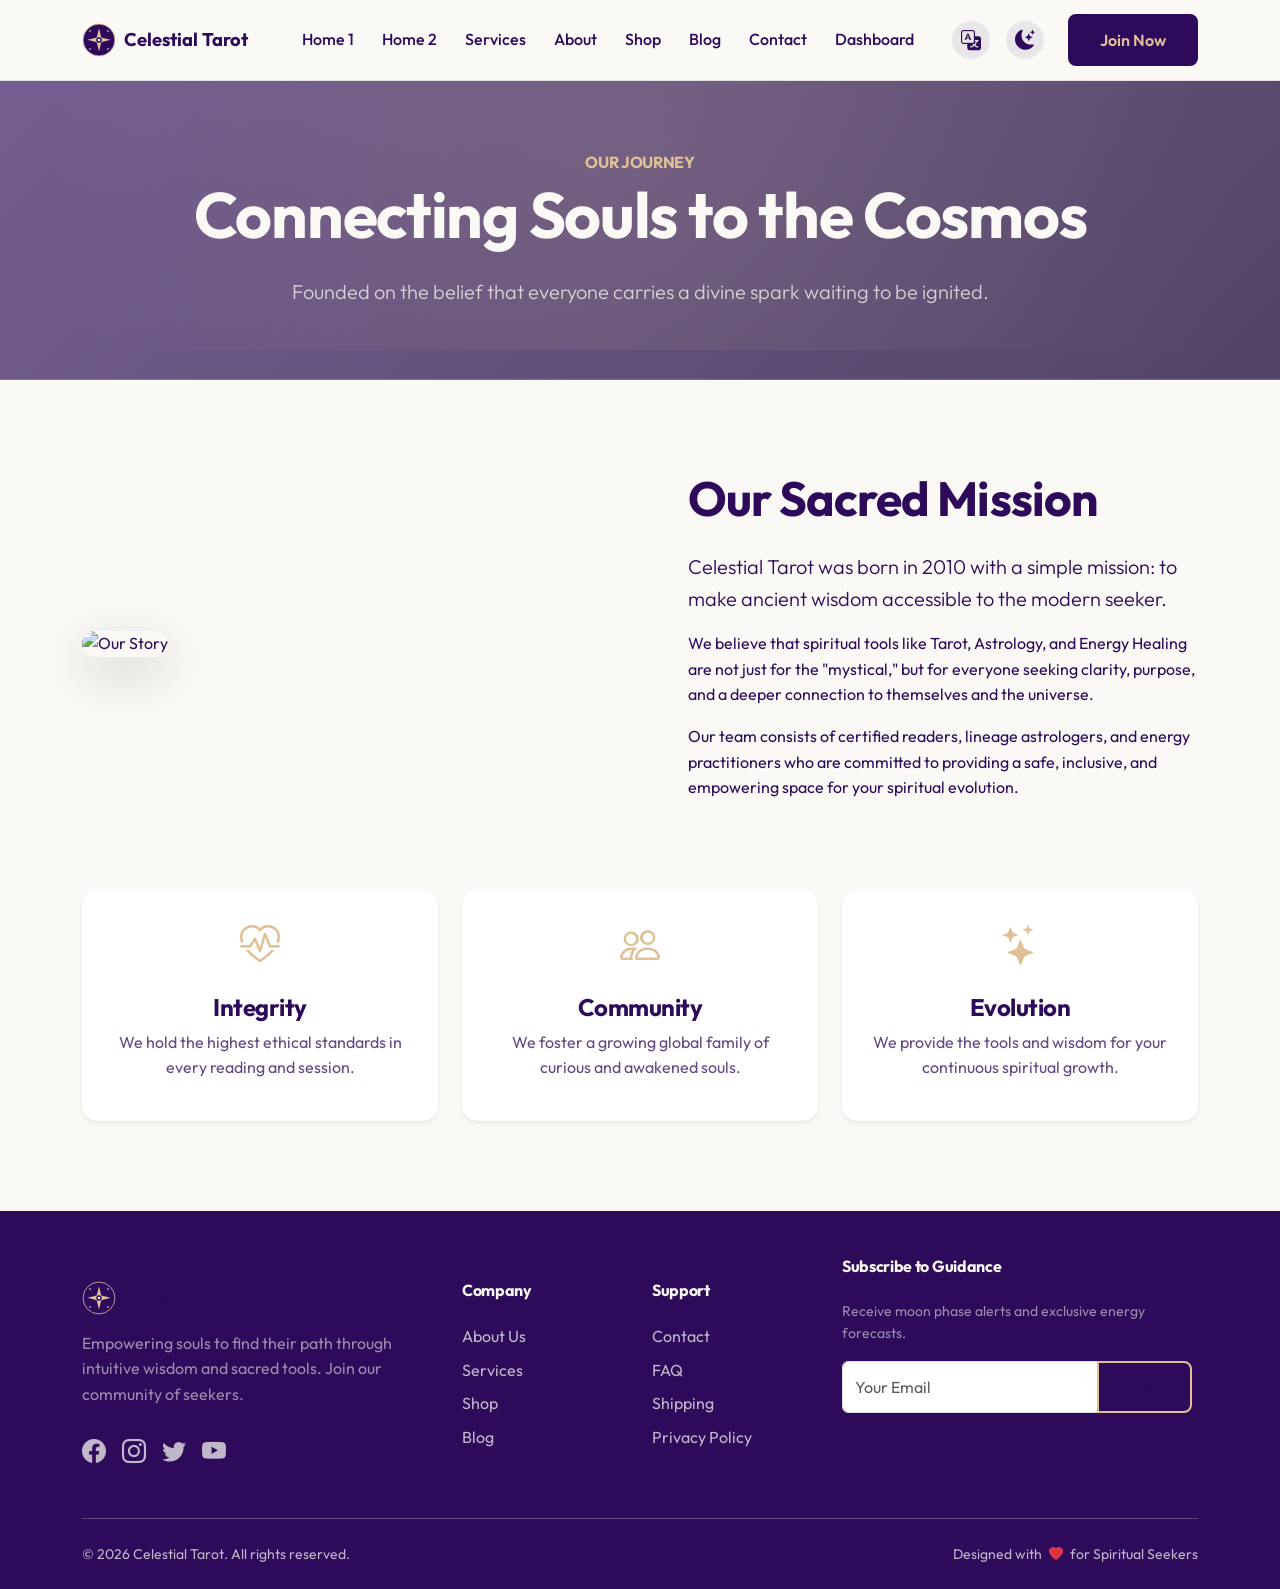
==== commit 283a4d2d: "Standardize brand name logo size and alignment across all footers" ====
--- a/about.html
+++ b/about.html
@@ -138,7 +138,7 @@
                 <div class="col-lg-4 col-md-12 text-center text-lg-start">
                     <div class="d-flex align-items-center mb-3 justify-content-center justify-content-lg-start">
                         <img src="assets/img/favicon.svg" alt="Celestial Tarot" width="34" height="34" class="me-2" style="border-radius:50%;">
-                        <h4 class="fw-bold mb-0">Celestial Tarot</h4>
+                        <span class="fw-bold mb-0" style="font-size: 1.15rem;">Celestial Tarot</span>
                     </div>
                     <p class="opacity-75 mb-4">Empowering souls to find their path through intuitive wisdom and sacred tools. Join our community of seekers.</p>
                     <div class="d-flex gap-3 justify-content-center justify-content-lg-start">
--- a/assets/css/style.css
+++ b/assets/css/style.css
@@ -585,6 +585,14 @@
     width: 100%;
     max-width: 480px;
     padding: 48px 40px;
+    position: relative; /* For absolute positioning of toggle */
+}
+.auth-card .theme-toggle {
+    position: absolute;
+    top: 20px;
+    right: 20px;
+    margin: 0;
+    z-index: 10;
 }
 .auth-card .form-control {
     border-radius: 8px;
@@ -730,3 +738,374 @@
     background-color: #E0C097;
     color: #2D0B5A !important;
 }
+
+/* ===========================
+   GLOBAL DARK MODE CONTRAST FIXES
+   Ensures all text is readable in both light and dark themes
+   =========================== */
+
+/* --- Body & General Text --- */
+[data-theme="dark"] body {
+    color: #FAF9F6;
+}
+[data-theme="dark"] h1,
+[data-theme="dark"] h2,
+[data-theme="dark"] h3,
+[data-theme="dark"] h4,
+[data-theme="dark"] h5,
+[data-theme="dark"] h6 {
+    color: #FAF9F6 !important;
+}
+[data-theme="dark"] p {
+    color: rgba(250, 249, 246, 0.85) !important;
+}
+[data-theme="dark"] span:not(.badge):not(.navbar-toggler-icon) {
+    color: inherit;
+}
+[data-theme="dark"] li {
+    color: rgba(250, 249, 246, 0.85);
+}
+[data-theme="dark"] label {
+    color: rgba(250, 249, 246, 0.85) !important;
+}
+[data-theme="dark"] small,
+[data-theme="dark"] .small {
+    color: rgba(250, 249, 246, 0.75) !important;
+}
+
+/* --- Section & Article Text --- */
+[data-theme="dark"] section p,
+[data-theme="dark"] article p,
+[data-theme="dark"] section .text-muted {
+    color: rgba(250, 249, 246, 0.75) !important;
+}
+[data-theme="dark"] section h2,
+[data-theme="dark"] section h3,
+[data-theme="dark"] section h4,
+[data-theme="dark"] section h5,
+[data-theme="dark"] section h6 {
+    color: #FAF9F6 !important;
+}
+[data-theme="dark"] article h4 a {
+    color: #E0C097 !important;
+}
+[data-theme="dark"] article h4 a:hover {
+    color: #FAF9F6 !important;
+}
+[data-theme="dark"] article .text-muted {
+    color: rgba(250, 249, 246, 0.7) !important;
+}
+[data-theme="dark"] article span {
+    color: rgba(250, 249, 246, 0.75);
+}
+
+/* --- Blog Page --- */
+[data-theme="dark"] .blog-post h4,
+[data-theme="dark"] .blog-post h4 a {
+    color: #E0C097 !important;
+}
+
+/* --- About Page Values Cards --- */
+[data-theme="dark"] .col-md-4 .card p,
+[data-theme="dark"] .col-md-4 .card h4 {
+    color: #FAF9F6 !important;
+}
+
+/* --- How It Works Section --- */
+[data-theme="dark"] .col-md-4 h4 {
+    color: #FAF9F6 !important;
+}
+[data-theme="dark"] .col-md-4 p.text-muted {
+    color: rgba(250, 249, 246, 0.7) !important;
+}
+
+/* --- About Section (hero-section alt) --- */
+[data-theme="dark"] .col-lg-6 h2,
+[data-theme="dark"] .col-lg-6 > p,
+[data-theme="dark"] .col-lg-6 .lead {
+    color: rgba(250, 249, 246, 0.9) !important;
+}
+[data-theme="dark"] .col-lg-6 .fw-bold:not(.btn):not(.badge) {
+    color: #FAF9F6 !important;
+}
+
+/* --- Contact Page --- */
+[data-theme="dark"] .contact-info h6,
+[data-theme="dark"] .contact-info p {
+    color: #FAF9F6 !important;
+}
+[data-theme="dark"] .d-flex .bg-primary {
+    background-color: #E0C097 !important;
+    color: #2D0B5A !important;
+}
+[data-theme="dark"] .d-flex .bg-primary i {
+    color: #2D0B5A !important;
+}
+[data-theme="dark"] .d-flex.align-items-center h6.text-primary {
+    color: #E0C097 !important;
+}
+[data-theme="dark"] .d-flex.align-items-center p.text-muted {
+    color: rgba(250, 249, 246, 0.7) !important;
+}
+/* Contact info hover cards */
+[data-theme="dark"] .d-flex.align-items-center.p-3.bg-white {
+    background-color: #1A0836 !important;
+    border-color: rgba(224, 192, 151, 0.15) !important;
+}
+/* Contact form card */
+[data-theme="dark"] .contact-form-card,
+[data-theme="dark"] .col-lg-7 .card {
+    background-color: #1A0836 !important;
+}
+[data-theme="dark"] .col-lg-7 .card h3 {
+    color: #FAF9F6 !important;
+}
+[data-theme="dark"] .form-control,
+[data-theme="dark"] .form-select {
+    background-color: #12052B !important;
+    color: #FAF9F6 !important;
+    border-color: rgba(224, 192, 151, 0.3) !important;
+}
+[data-theme="dark"] .form-control::placeholder {
+    color: rgba(250, 249, 246, 0.45) !important;
+}
+[data-theme="dark"] .form-control:focus,
+[data-theme="dark"] .form-select:focus {
+    border-color: #E0C097 !important;
+    box-shadow: 0 0 0 3px rgba(224, 192, 151, 0.15) !important;
+}
+[data-theme="dark"] .form-select option {
+    background-color: #1A0836;
+    color: #FAF9F6;
+}
+[data-theme="dark"] .form-label {
+    color: rgba(250, 249, 246, 0.85) !important;
+}
+
+/* --- Shop Page --- */
+[data-theme="dark"] .card.h-100.border-0.shadow-sm.overflow-hidden {
+    background-color: #1A0836 !important;
+}
+[data-theme="dark"] .card h5.fw-bold {
+    color: #FAF9F6 !important;
+}
+[data-theme="dark"] .card p.small.text-muted {
+    color: rgba(250, 249, 246, 0.6) !important;
+}
+[data-theme="dark"] .card h4.text-secondary {
+    color: #E0C097 !important;
+}
+/* Shop sidebar */
+[data-theme="dark"] .card.p-4.border-0.shadow-sm.glass-card h5 {
+    color: #FAF9F6 !important;
+}
+[data-theme="dark"] .card.p-4 .text-primary.text-decoration-none {
+    color: #E0C097 !important;
+}
+[data-theme="dark"] .badge.bg-secondary.text-primary {
+    background-color: #E0C097 !important;
+    color: #2D0B5A !important;
+}
+[data-theme="dark"] .text-muted.mt-2 {
+    color: rgba(250, 249, 246, 0.6) !important;
+}
+
+/* --- Index2 Zodiac Section --- */
+[data-theme="dark"] .col-6.col-md-3 .card h4 {
+    color: #FAF9F6 !important;
+}
+[data-theme="dark"] .col-6.col-md-3 .card p.small {
+    color: rgba(250, 249, 246, 0.7) !important;
+}
+/* Index2 Celestial Events Cards */
+[data-theme="dark"] .card.h-100.p-4.border-0.shadow-sm.glass-card h4 {
+    color: #FAF9F6 !important;
+}
+[data-theme="dark"] .card.h-100.p-4.border-0.shadow-sm.glass-card p {
+    color: rgba(250, 249, 246, 0.8) !important;
+}
+[data-theme="dark"] .card.h-100.p-4.border-0.shadow-sm.glass-card h6 {
+    color: rgba(250, 249, 246, 0.6) !important;
+}
+[data-theme="dark"] .display-4.fw-bold.text-secondary {
+    color: #E0C097 !important;
+}
+/* Index2 Astrologer cards */
+[data-theme="dark"] .card-body h4.fw-bold {
+    color: #FAF9F6 !important;
+}
+[data-theme="dark"] .card-body p.text-muted.small {
+    color: rgba(250, 249, 246, 0.6) !important;
+}
+[data-theme="dark"] .card-body p.small {
+    color: rgba(250, 249, 246, 0.75) !important;
+}
+[data-theme="dark"] .card-body a.text-secondary {
+    color: #E0C097 !important;
+}
+
+/* --- Primary Section (Mentors/Dark bg) --- */
+[data-theme="dark"] .bg-primary .card h4 {
+    color: #2D0B5A !important;
+}
+[data-theme="dark"] .bg-primary .card p {
+    color: rgba(45, 11, 90, 0.75) !important;
+}
+[data-theme="dark"] .bg-primary .card .text-muted {
+    color: rgba(45, 11, 90, 0.6) !important;
+}
+
+/* --- Pagination --- */
+[data-theme="dark"] .page-link {
+    background-color: #1A0836 !important;
+    border-color: rgba(224, 192, 151, 0.2) !important;
+    color: #E0C097 !important;
+}
+[data-theme="dark"] .page-item.active .page-link {
+    background-color: #E0C097 !important;
+    color: #2D0B5A !important;
+}
+[data-theme="dark"] .page-item.disabled .page-link {
+    color: rgba(250, 249, 246, 0.3) !important;
+}
+
+/* --- Footer (always dark, no change needed but ensure consistency) --- */
+[data-theme="dark"] .footer {
+    background-color: #0D0520 !important;
+    border-top: 1px solid rgba(224, 192, 151, 0.15);
+}
+[data-theme="dark"] .footer h4,
+[data-theme="dark"] .footer h6 {
+    color: #FAF9F6 !important;
+}
+[data-theme="dark"] .footer p {
+    color: rgba(250, 249, 246, 0.72) !important;
+}
+[data-theme="dark"] .footer a {
+    color: rgba(250, 249, 246, 0.65) !important;
+}
+[data-theme="dark"] .footer a:hover {
+    color: #E0C097 !important;
+}
+[data-theme="dark"] .footer .form-control {
+    background-color: rgba(250, 249, 246, 0.1) !important;
+    border-color: rgba(250, 249, 246, 0.2) !important;
+    color: #FAF9F6 !important;
+}
+[data-theme="dark"] .footer .form-control::placeholder {
+    color: rgba(250, 249, 246, 0.4) !important;
+}
+[data-theme="dark"] .footer hr {
+    border-color: rgba(250, 249, 246, 0.1) !important;
+}
+
+/* --- Light Mode Explicit Fixes --- */
+/* Ensure nothing goes invisible in light mode */
+[data-theme="light"] body,
+body {
+    color: #2D0B5A;
+}
+[data-theme="light"] h1,
+[data-theme="light"] h2,
+[data-theme="light"] h3,
+[data-theme="light"] h4,
+[data-theme="light"] h5,
+[data-theme="light"] h6 {
+    color: #2D0B5A;
+}
+[data-theme="light"] p,
+[data-theme="light"] li,
+[data-theme="light"] span:not(.badge):not(.navbar-toggler-icon) {
+    color: #2D0B5A;
+}
+[data-theme="light"] .text-muted {
+    color: rgba(45, 11, 90, 0.6) !important;
+}
+/* Footer is always dark bg, so always light text */
+.footer,
+.footer h4,
+.footer h6,
+[data-theme="light"] .footer h4,
+[data-theme="light"] .footer h6 {
+    color: #FAF9F6 !important;
+}
+.footer p,
+[data-theme="light"] .footer p {
+    color: rgba(250, 249, 246, 0.72) !important;
+}
+.footer a,
+[data-theme="light"] .footer a {
+    color: rgba(250, 249, 246, 0.72) !important;
+}
+.footer a:hover,
+[data-theme="light"] .footer a:hover {
+    color: #E0C097 !important;
+}
+/* bg-primary sections always have light text */
+.bg-primary h1,
+.bg-primary h2,
+.bg-primary h3,
+.bg-primary h4,
+.bg-primary h5,
+.bg-primary h6,
+.bg-primary p,
+.bg-primary span {
+    color: #FAF9F6;
+}
+/* Hero section always has light text */
+.hero-section,
+.hero-section h1,
+.hero-section h2,
+.hero-section h3,
+.hero-section p,
+.hero-astrology h1,
+.hero-astrology p {
+    color: #FAF9F6 !important;
+}
+
+/* --- Global High Contrast Fixes --- */
+/* Fix .bg-primary in dark mode: bg is light gold so text must be dark */
+[data-theme="dark"] .bg-primary,
+[data-theme="dark"] .bg-primary h1,
+[data-theme="dark"] .bg-primary h2,
+[data-theme="dark"] .bg-primary h3,
+[data-theme="dark"] .bg-primary h4,
+[data-theme="dark"] .bg-primary h5,
+[data-theme="dark"] .bg-primary h6,
+[data-theme="dark"] .bg-primary p,
+[data-theme="dark"] .bg-primary span:not(.badge),
+[data-theme="dark"] .bg-primary div,
+[data-theme="dark"] .bg-primary .text-white,
+[data-theme="dark"] .bg-primary i,
+[data-theme="dark"] .bg-primary .lead {
+    color: #2D0B5A !important;
+}
+
+[data-theme="dark"] .bg-primary .text-muted,
+[data-theme="dark"] .bg-primary .opacity-75 {
+    color: rgba(45, 11, 90, 0.75) !important;
+}
+
+/* Fix .bg-secondary in both modes: bg is light gold or white so text must be dark */
+.bg-secondary,
+.bg-secondary h1,
+.bg-secondary h2,
+.bg-secondary h3,
+.bg-secondary h4,
+.bg-secondary h5,
+.bg-secondary h6,
+.bg-secondary p,
+.bg-secondary span:not(.badge),
+.bg-secondary div,
+[data-theme="dark"] .bg-secondary,
+[data-theme="dark"] .bg-secondary h1,
+[data-theme="dark"] .bg-secondary h2,
+[data-theme="dark"] .bg-secondary h3,
+[data-theme="dark"] .bg-secondary h4,
+[data-theme="dark"] .bg-secondary h5,
+[data-theme="dark"] .bg-secondary h6,
+[data-theme="dark"] .bg-secondary p,
+[data-theme="dark"] .bg-secondary span:not(.badge),
+[data-theme="dark"] .bg-secondary div {
+    color: #2D0B5A !important;
+}
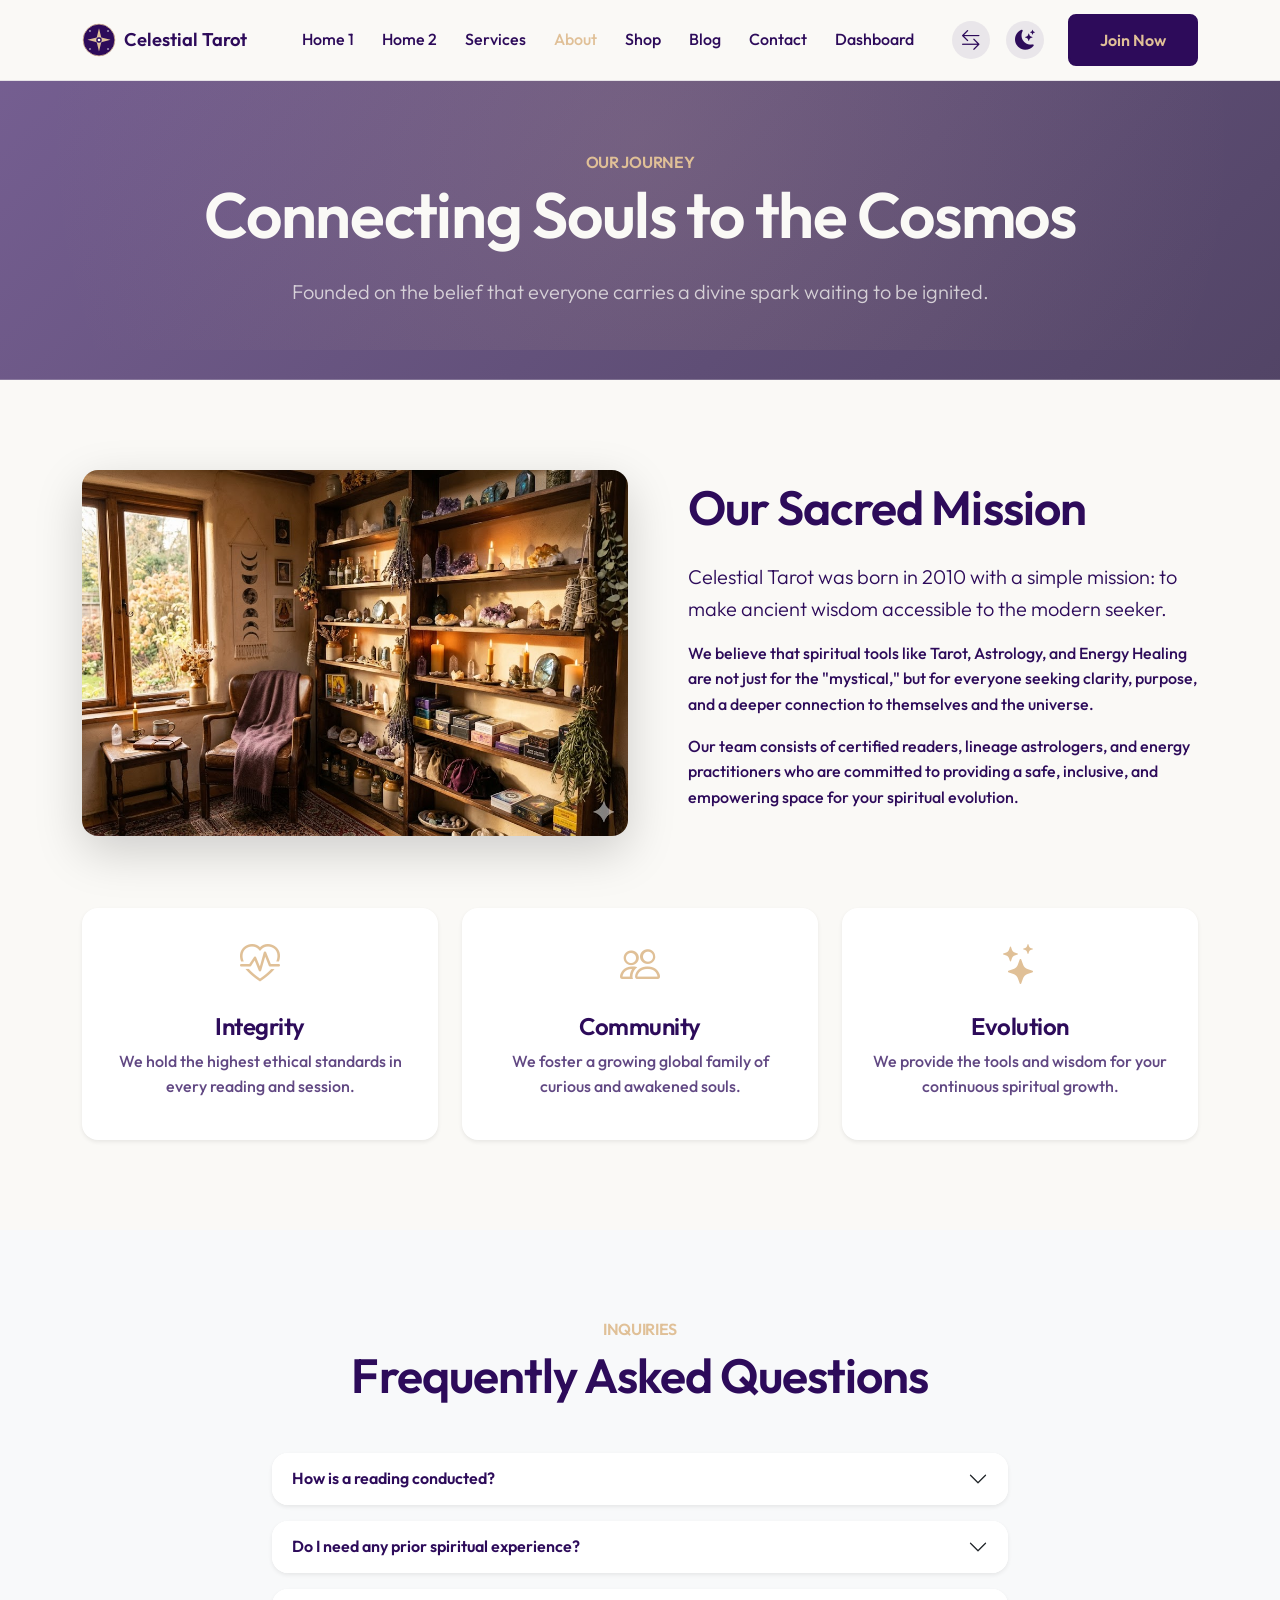
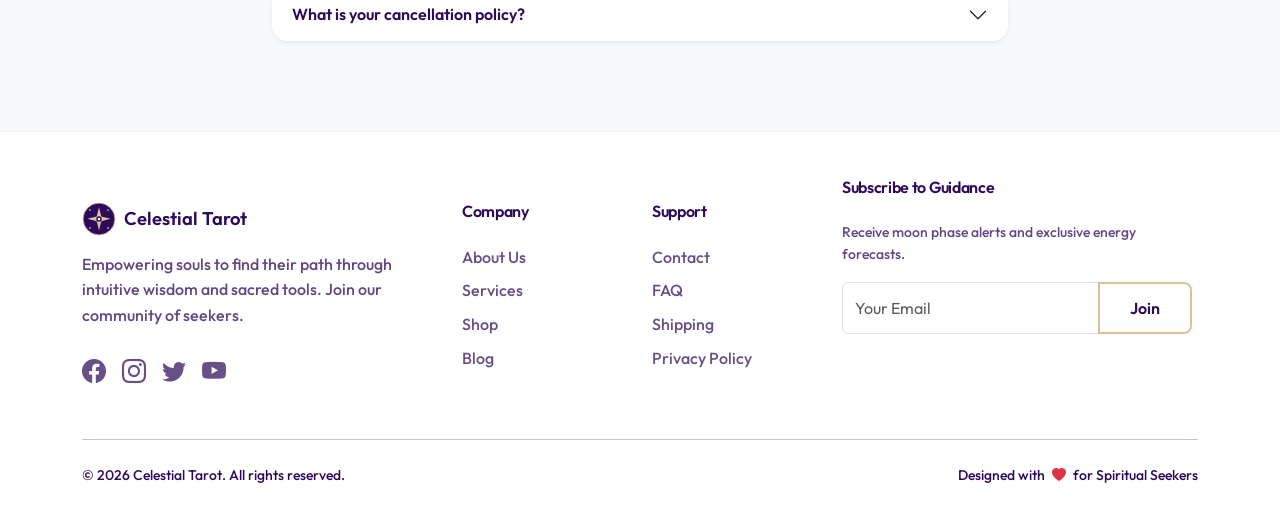
==== commit 33049652: "Add files via upload upd" ====
--- a/about.html
+++ b/about.html
@@ -1,5 +1,6 @@
 <!DOCTYPE html>
 <html lang="en">
+
 <head>
     <meta charset="UTF-8">
     <meta name="viewport" content="width=device-width, initial-scale=1.0">
@@ -15,21 +16,26 @@
     <!-- Favicon -->
     <link rel="icon" type="image/svg+xml" href="assets/img/favicon.svg">
 </head>
+
 <body>
 
     <!-- Header / Navbar -->
-    <nav class="navbar navbar-expand-lg sticky-top">
+    <nav class="navbar navbar-expand-xl sticky-top">
         <div class="container">
             <a class="navbar-brand d-flex align-items-center gap-2" href="index.html">
-                <img src="assets/img/favicon.svg" alt="Celestial Tarot" width="34" height="34" style="border-radius:50%;">
+                <img src="assets/img/favicon.svg" alt="Celestial Tarot" width="34" height="34"
+                    style="border-radius:50%;">
                 <span class="fw-bold">Celestial Tarot</span>
             </a>
-            
-            <div class="d-flex align-items-center d-lg-none">
+
+            <div class="d-flex align-items-center d-xl-none">
+                <div class="rtl-toggle me-3" title="Toggle RTL"><i class="bi bi-arrow-left-right text-secondary"></i>
+                </div>
                 <div class="theme-toggle me-3" id="theme-toggle">
                     <i class="bi bi-moon-stars-fill text-secondary"></i>
                 </div>
-                <button class="navbar-toggler" type="button" data-bs-toggle="offcanvas" data-bs-target="#offcanvasNavbar">
+                <button class="navbar-toggler" type="button" data-bs-toggle="offcanvas"
+                    data-bs-target="#offcanvasNavbar">
                     <span class="navbar-toggler-icon"></span>
                 </button>
             </div>
@@ -46,10 +52,10 @@
                     <li class="nav-item"><a class="nav-link" href="dashboard.html">Dashboard</a></li>
                 </ul>
                 <div class="d-flex align-items-center">
-                    <div class="rtl-toggle me-3 d-none d-lg-flex" title="Toggle RTL">
-                        <i class="bi bi-translate text-secondary"></i>
-                    </div>
-                    <div class="theme-toggle me-4 d-none d-lg-flex" id="theme-toggle-desktop">
+                    <div class="rtl-toggle me-3 d-none d-xl-flex" title="Toggle RTL">
+                        <i class="bi bi-arrow-left-right text-secondary"></i>
+                    </div>
+                    <div class="theme-toggle me-4 d-none d-xl-flex" id="theme-toggle-desktop">
                         <i class="bi bi-moon-stars-fill text-secondary"></i>
                     </div>
                     <a href="signup.html" class="btn btn-primary">Join Now</a>
@@ -73,7 +79,8 @@
                 <li class="nav-item"><a class="nav-link" href="shop.html">Shop</a></li>
                 <li class="nav-item"><a class="nav-link" href="blog.html">Blog</a></li>
                 <li class="nav-item"><a class="nav-link" href="contact.html">Contact</a></li>
-            </ul>
+                    <li class="nav-item"><a class="nav-link" href="dashboard.html">Dashboard</a></li>
+                </ul>
             <div class="d-grid gap-2 mt-4">
                 <a href="login.html" class="btn btn-outline-primary">Login</a>
                 <a href="signup.html" class="btn btn-primary">Signup</a>
@@ -86,7 +93,8 @@
         <div class="container py-4">
             <h6 class="text-secondary fw-bold text-uppercase mb-2">Our Journey</h6>
             <h1 class="display-4 fw-bold">Connecting Souls to the Cosmos</h1>
-            <p class="lead mb-0 opacity-75">Founded on the belief that everyone carries a divine spark waiting to be ignited.</p>
+            <p class="lead mb-0 opacity-75">Founded on the belief that everyone carries a divine spark waiting to be
+                ignited.</p>
         </div>
     </header>
 
@@ -95,13 +103,17 @@
         <div class="container">
             <div class="row align-items-center mb-5">
                 <div class="col-lg-6 mb-4 mb-lg-0">
-                    <img src="https://images.unsplash.com/photo-1515377905703-c4788e51af15?q=80&w=1000&fm=jpg&fit=crop" class="img-fluid rounded-4 shadow-lg" alt="Our Story">
+                    <img src="assets/img/about-mission.jpg" class="img-fluid rounded-4 shadow-lg" alt="Our Story">
                 </div>
                 <div class="col-lg-6 ps-lg-5">
                     <h2 class="display-5 fw-bold text-primary mb-4">Our Sacred Mission</h2>
-                    <p class="lead">Celestial Tarot was born in 2010 with a simple mission: to make ancient wisdom accessible to the modern seeker.</p>
-                    <p>We believe that spiritual tools like Tarot, Astrology, and Energy Healing are not just for the "mystical," but for everyone seeking clarity, purpose, and a deeper connection to themselves and the universe.</p>
-                    <p>Our team consists of certified readers, lineage astrologers, and energy practitioners who are committed to providing a safe, inclusive, and empowering space for your spiritual evolution.</p>
+                    <p class="lead">Celestial Tarot was born in 2010 with a simple mission: to make ancient wisdom
+                        accessible to the modern seeker.</p>
+                    <p>We believe that spiritual tools like Tarot, Astrology, and Energy Healing are not just for the
+                        "mystical," but for everyone seeking clarity, purpose, and a deeper connection to themselves and
+                        the universe.</p>
+                    <p>Our team consists of certified readers, lineage astrologers, and energy practitioners who are
+                        committed to providing a safe, inclusive, and empowering space for your spiritual evolution.</p>
                 </div>
             </div>
 
@@ -131,16 +143,86 @@
         </div>
     </section>
 
+    <!-- FAQ Section -->
+    <section class="section-padding bg-light">
+        <div class="container">
+            <div class="text-center mb-5">
+                <h6 class="text-secondary fw-bold text-uppercase mb-2">Inquiries</h6>
+                <h2 class="display-5 fw-bold text-primary">Frequently Asked Questions</h2>
+            </div>
+            <div class="row justify-content-center">
+                <div class="col-lg-8">
+                    <div class="accordion custom-accordion" id="faqAccordion">
+                        <div class="accordion-item mb-3 border-0 shadow-sm glass-card rounded-4 overflow-hidden">
+                            <h2 class="accordion-header" id="headingOne">
+                                <button class="accordion-button collapsed fw-bold" type="button"
+                                    data-bs-toggle="collapse" data-bs-target="#collapseOne" aria-expanded="false"
+                                    aria-controls="collapseOne">
+                                    How is a reading conducted?
+                                </button>
+                            </h2>
+                            <div id="collapseOne" class="accordion-collapse collapse" aria-labelledby="headingOne"
+                                data-bs-parent="#faqAccordion">
+                                <div class="accordion-body text-muted">
+                                    We conduct readings via secure video calls or provide detailed PDF interpretations
+                                    sent directly to your email. Our practitioners ensure a sacred, protected space for
+                                    every session.
+                                </div>
+                            </div>
+                        </div>
+
+                        <div class="accordion-item mb-3 border-0 shadow-sm glass-card rounded-4 overflow-hidden">
+                            <h2 class="accordion-header" id="headingTwo">
+                                <button class="accordion-button collapsed fw-bold" type="button"
+                                    data-bs-toggle="collapse" data-bs-target="#collapseTwo" aria-expanded="false"
+                                    aria-controls="collapseTwo">
+                                    Do I need any prior spiritual experience?
+                                </button>
+                            </h2>
+                            <div id="collapseTwo" class="accordion-collapse collapse" aria-labelledby="headingTwo"
+                                data-bs-parent="#faqAccordion">
+                                <div class="accordion-body text-muted">
+                                    Absolutely not. Whether you're a seasoned spiritual seeker or completely new to
+                                    these practices, our guides and tools are designed to adapt to your current level of
+                                    understanding and comfort.
+                                </div>
+                            </div>
+                        </div>
+
+                        <div class="accordion-item border-0 shadow-sm glass-card rounded-4 overflow-hidden">
+                            <h2 class="accordion-header" id="headingThree">
+                                <button class="accordion-button collapsed fw-bold" type="button"
+                                    data-bs-toggle="collapse" data-bs-target="#collapseThree" aria-expanded="false"
+                                    aria-controls="collapseThree">
+                                    What is your cancellation policy?
+                                </button>
+                            </h2>
+                            <div id="collapseThree" class="accordion-collapse collapse" aria-labelledby="headingThree"
+                                data-bs-parent="#faqAccordion">
+                                <div class="accordion-body text-muted">
+                                    We ask for at least 24 hours notice to reschedule or cancel a session. This respects
+                                    the energy and preparation our readers dedicate prior to each session.
+                                </div>
+                            </div>
+                        </div>
+                    </div>
+                </div>
+            </div>
+        </div>
+    </section>
+
     <!-- Footer -->
     <footer class="footer">
         <div class="container">
             <div class="row g-4">
                 <div class="col-lg-4 col-md-12 text-center text-lg-start">
                     <div class="d-flex align-items-center mb-3 justify-content-center justify-content-lg-start">
-                        <img src="assets/img/favicon.svg" alt="Celestial Tarot" width="34" height="34" class="me-2" style="border-radius:50%;">
+                        <img src="assets/img/favicon.svg" alt="Celestial Tarot" width="34" height="34" class="me-2"
+                            style="border-radius:50%;">
                         <span class="fw-bold mb-0" style="font-size: 1.15rem;">Celestial Tarot</span>
                     </div>
-                    <p class="opacity-75 mb-4">Empowering souls to find their path through intuitive wisdom and sacred tools. Join our community of seekers.</p>
+                    <p class="opacity-75 mb-4">Empowering souls to find their path through intuitive wisdom and sacred
+                        tools. Join our community of seekers.</p>
                     <div class="d-flex gap-3 justify-content-center justify-content-lg-start">
                         <a href="#"><i class="bi bi-facebook fs-4"></i></a>
                         <a href="#"><i class="bi bi-instagram fs-4"></i></a>
@@ -183,7 +265,8 @@
                     <p class="small mb-0">&copy; 2026 Celestial Tarot. All rights reserved.</p>
                 </div>
                 <div class="col-md-6 text-center text-md-end mt-3 mt-md-0">
-                    <p class="small mb-0">Designed with <i class="bi bi-heart-fill text-danger mx-1"></i> for Spiritual Seekers</p>
+                    <p class="small mb-0">Designed with <i class="bi bi-heart-fill text-danger mx-1"></i> for Spiritual
+                        Seekers</p>
                 </div>
             </div>
         </div>
@@ -199,4 +282,11 @@
     <!-- Custom JS -->
     <script src="assets/js/main.js"></script>
 </body>
-</html>
+
+</html>
+
+
+
+
+
+
--- a/assets/css/style.css
+++ b/assets/css/style.css
@@ -25,7 +25,11 @@
 /* ===========================
    BASE
    =========================== */
-*, *::before, *::after { box-sizing: border-box; }
+*,
+*::before,
+*::after {
+    box-sizing: border-box;
+}
 
 body {
     font-family: 'Outfit', sans-serif;
@@ -34,23 +38,49 @@
     transition: var(--transition);
     overflow-x: hidden;
     line-height: 1.6;
-}
-
-h1, h2, h3, h4, h5, h6 {
-    font-weight: 700;
+    font-weight: 500;
+}
+
+h1,
+h2,
+h3,
+h4,
+h5,
+h6 {
+    font-weight: 600;
     letter-spacing: -0.02em;
 }
 
+.fw-bold, .fw-bolder, .fw-semibold {
+    font-weight: 600 !important;
+}
+
 /* ===========================
    TYPOGRAPHY UTILITIES
    =========================== */
-.text-primary { color: var(--primary-color) !important; }
-.text-secondary { color: var(--secondary-color) !important; }
-.text-muted { color: rgba(45, 11, 90, 0.6) !important; }
-.bg-primary { background-color: var(--primary-color) !important; }
-.bg-secondary { background-color: var(--secondary-color) !important; }
-
-[data-theme="dark"] .text-muted { color: rgba(250, 249, 246, 0.6) !important; }
+.text-primary {
+    color: var(--primary-color) !important;
+}
+
+.text-secondary {
+    color: var(--secondary-color) !important;
+}
+
+.text-muted {
+    color: rgba(45, 11, 90, 0.6) !important;
+}
+
+.bg-primary {
+    background-color: var(--primary-color) !important;
+}
+
+.bg-secondary {
+    background-color: var(--secondary-color) !important;
+}
+
+[data-theme="dark"] .text-muted {
+    color: rgba(250, 249, 246, 0.6) !important;
+}
 
 /* ===========================
    GLASS CARD
@@ -83,17 +113,20 @@
     align-items: center;
     justify-content: center;
 }
+
 .btn-primary:hover {
     background: transparent;
     color: #2D0B5A;
     border-color: #2D0B5A;
     transform: translateY(-2px);
 }
+
 [data-theme="dark"] .btn-primary {
     background: #E0C097;
     border-color: #E0C097;
     color: #2D0B5A;
 }
+
 [data-theme="dark"] .btn-primary:hover {
     background: transparent;
     color: #E0C097;
@@ -112,15 +145,18 @@
     align-items: center;
     justify-content: center;
 }
+
 .btn-secondary:hover {
     background: #E0C097;
     color: #2D0B5A;
     transform: translateY(-2px);
 }
+
 [data-theme="dark"] .btn-secondary {
     border-color: #FAF9F6;
     color: #FAF9F6;
 }
+
 [data-theme="dark"] .btn-secondary:hover {
     background: #FAF9F6;
     color: #2D0B5A;
@@ -142,14 +178,17 @@
     font-weight: 600;
     transition: var(--transition);
 }
+
 .btn-outline-primary:hover {
     background-color: #2D0B5A;
     color: #E0C097;
 }
+
 [data-theme="dark"] .btn-outline-primary {
     color: #E0C097;
     border-color: #E0C097;
 }
+
 [data-theme="dark"] .btn-outline-primary:hover {
     background: #E0C097;
     color: #2D0B5A;
@@ -164,6 +203,7 @@
     padding: 14px 0;
     transition: var(--transition);
 }
+
 [data-theme="dark"] .navbar {
     border-bottom: 1px solid rgba(224, 192, 151, 0.15);
 }
@@ -174,6 +214,7 @@
     color: var(--primary-color) !important;
     text-decoration: none;
 }
+
 [data-theme="dark"] .navbar-brand {
     color: var(--primary-color) !important;
 }
@@ -188,13 +229,17 @@
     margin: 0 6px;
     transition: var(--transition);
 }
+
 [data-theme="dark"] .nav-link {
     color: var(--primary-color) !important;
 }
-.nav-link:hover, .nav-link.active {
-    color: var(--primary-color) !important;
+
+.nav-link:hover,
+.nav-link.active {
+    color: var(--secondary-color) !important;
     opacity: 1;
 }
+
 [data-theme="dark"] .nav-link:hover,
 [data-theme="dark"] .nav-link.active {
     color: #FFFFFF !important;
@@ -208,6 +253,7 @@
     border: 1px solid rgba(45, 11, 90, 0.08);
     box-shadow: 0 8px 32px rgba(45, 11, 90, 0.1);
 }
+
 [data-theme="dark"] .dropdown-menu {
     background-color: #1A0836;
     border-color: rgba(224, 192, 151, 0.15);
@@ -220,13 +266,16 @@
     padding: 8px 20px;
     transition: var(--transition);
 }
+
 .dropdown-item:hover {
     background-color: #E0C097;
     color: #2D0B5A;
 }
+
 [data-theme="dark"] .dropdown-item {
     color: #FAF9F6;
 }
+
 [data-theme="dark"] .dropdown-item:hover {
     background-color: #2D0B5A;
     color: #E0C097;
@@ -237,10 +286,15 @@
     border: none;
     padding: 4px 8px;
 }
-.navbar-toggler:focus { box-shadow: none; }
+
+.navbar-toggler:focus {
+    box-shadow: none;
+}
+
 .navbar-toggler-icon {
     filter: none;
 }
+
 [data-theme="dark"] .navbar-toggler-icon {
     filter: invert(1);
 }
@@ -250,6 +304,7 @@
     background-color: var(--bg-color) !important;
     color: var(--text-color) !important;
 }
+
 .offcanvas .nav-link {
     color: var(--text-color) !important;
     font-weight: 500;
@@ -258,21 +313,26 @@
     transition: var(--transition);
     border-radius: 8px;
 }
+
 .offcanvas .nav-link.active {
     color: var(--secondary-color) !important;
     background: rgba(224, 192, 151, 0.12);
     padding-left: 20px;
 }
+
 [data-theme="dark"] .offcanvas .nav-link.active {
     background: rgba(45, 11, 154, 0.2);
     color: var(--secondary-color) !important;
 }
+
 [data-theme="dark"] .offcanvas .nav-link {
     border-bottom-color: rgba(224, 192, 151, 0.1);
 }
+
 [data-theme="dark"] .offcanvas-header .btn-close {
     filter: invert(1);
 }
+
 [data-theme="dark"] .offcanvas-body {
     color: var(--text-color) !important;
 }
@@ -280,7 +340,8 @@
 /* ===========================
    THEME & RTL TOGGLES
    =========================== */
-.theme-toggle, .rtl-toggle {
+.theme-toggle,
+.rtl-toggle {
     cursor: pointer;
     font-size: 1.25rem;
     width: 38px;
@@ -292,22 +353,37 @@
     background: rgba(45, 11, 90, 0.08);
     transition: var(--transition);
 }
-.theme-toggle:hover, .rtl-toggle:hover {
+
+.theme-toggle:hover,
+.rtl-toggle:hover {
     background: rgba(45, 11, 90, 0.15);
 }
+
 [data-theme="dark"] .theme-toggle,
 [data-theme="dark"] .rtl-toggle {
     background: rgba(224, 192, 151, 0.12);
 }
+
 [data-theme="dark"] .theme-toggle:hover,
 [data-theme="dark"] .rtl-toggle:hover {
     background: rgba(224, 192, 151, 0.2);
 }
 
-.theme-toggle i { color: #2D0B5A; }
-.rtl-toggle i { color: #2D0B5A; }
-[data-theme="dark"] .theme-toggle i { color: #E0C097; }
-[data-theme="dark"] .rtl-toggle i { color: #E0C097; }
+.theme-toggle i {
+    color: #2D0B5A;
+}
+
+.rtl-toggle i {
+    color: #2D0B5A;
+}
+
+[data-theme="dark"] .theme-toggle i {
+    color: #E0C097;
+}
+
+[data-theme="dark"] .rtl-toggle i {
+    color: #E0C097;
+}
 
 /* ===========================
    HERO SECTION
@@ -324,15 +400,23 @@
     position: relative;
     overflow: hidden;
 }
+
 .hero-section::before {
     content: '';
     position: absolute;
-    top: -50%; left: -20%;
-    width: 140%; height: 140%;
+    top: -50%;
+    left: -20%;
+    width: 140%;
+    height: 140%;
     background: radial-gradient(circle, rgba(224, 192, 151, 0.12) 0%, transparent 65%);
     z-index: 0;
 }
-.hero-section .container { position: relative; z-index: 1; }
+
+.hero-section .container {
+    position: relative;
+    z-index: 1;
+}
+
 .hero-section h1 {
     font-size: clamp(2.2rem, 7vw, 4rem);
     margin-bottom: 25px;
@@ -342,7 +426,9 @@
 /* ===========================
    SECTIONS
    =========================== */
-.section-padding { padding: 90px 0; }
+.section-padding {
+    padding: 90px 0;
+}
 
 /* bg-light override for dark mode */
 [data-theme="dark"] .bg-light {
@@ -356,29 +442,37 @@
     background-color: var(--card-bg);
     border: 1px solid rgba(45, 11, 90, 0.07);
     border-radius: 16px;
-    box-shadow: 0 4px 20px rgba(0,0,0,0.05);
+    box-shadow: 0 4px 20px rgba(0, 0, 0, 0.05);
     transition: var(--transition);
 }
-.card:hover { transform: translateY(-6px); box-shadow: 0 12px 32px rgba(0,0,0,0.1); }
+
+.card:hover {
+    transform: translateY(-6px);
+    box-shadow: 0 12px 32px rgba(0, 0, 0, 0.1);
+}
 
 /* Service / Offering Cards - dark mode fix */
 [data-theme="dark"] .card {
     background-color: var(--card-bg);
     border-color: rgba(224, 192, 151, 0.12);
 }
+
 [data-theme="dark"] .card h4,
 [data-theme="dark"] .card h5,
 [data-theme="dark"] .card h3,
 [data-theme="dark"] .card .fw-bold {
     color: #FAF9F6 !important;
 }
+
 [data-theme="dark"] .card p,
 [data-theme="dark"] .card .opacity-75 {
     color: rgba(250, 249, 246, 0.75) !important;
 }
+
 [data-theme="dark"] .card .text-muted {
     color: rgba(250, 249, 246, 0.6) !important;
 }
+
 [data-theme="dark"] .card .text-primary {
     color: #E0C097 !important;
 }
@@ -394,9 +488,18 @@
     gap: 6px;
     margin-top: auto;
 }
-.service-card-link:hover { color: #E0C097; }
-[data-theme="dark"] .service-card-link { color: #E0C097; }
-[data-theme="dark"] .service-card-link:hover { color: #FAF9F6; }
+
+.service-card-link:hover {
+    color: #E0C097;
+}
+
+[data-theme="dark"] .service-card-link {
+    color: #E0C097;
+}
+
+[data-theme="dark"] .service-card-link:hover {
+    color: #FAF9F6;
+}
 
 /* ===========================
    OFFERING CARDS (Homepage)
@@ -405,29 +508,36 @@
     border-radius: 16px;
     overflow: hidden;
     border: none;
-    box-shadow: 0 4px 20px rgba(0,0,0,0.06);
+    box-shadow: 0 4px 20px rgba(0, 0, 0, 0.06);
     background: var(--card-bg);
     height: 100%;
     display: flex;
     flex-direction: column;
     transition: var(--transition);
 }
-.offering-card:hover { transform: translateY(-6px); }
+
+.offering-card:hover {
+    transform: translateY(-6px);
+}
+
 .offering-card img {
     width: 100%;
     height: 200px;
     object-fit: cover;
 }
+
 .offering-card-body {
     padding: 24px;
     display: flex;
     flex-direction: column;
     flex: 1;
 }
+
 [data-theme="dark"] .offering-card {
     background-color: #1A0836;
     border: 1px solid rgba(224, 192, 151, 0.12);
 }
+
 [data-theme="dark"] .offering-card h4,
 [data-theme="dark"] .offering-card .fw-bold {
     color: #FAF9F6 !important;
@@ -442,11 +552,13 @@
     line-height: 1.2;
     word-break: break-word;
 }
+
 [data-theme="dark"] .testimonial-card p,
 [data-theme="dark"] .testimonial-card .reviewer-name,
 [data-theme="dark"] .testimonial-card span {
     color: #FAF9F6 !important;
 }
+
 [data-theme="dark"] .testimonial-card {
     background-color: #1A0836;
     border-color: rgba(224, 192, 151, 0.12);
@@ -461,10 +573,12 @@
     border-radius: 24px;
     overflow: hidden;
 }
+
 [data-theme="dark"] .guidance-section {
     background: linear-gradient(135deg, #1A0836 0%, #0D0520 100%);
     border: 1px solid rgba(224, 192, 151, 0.15);
 }
+
 .guidance-section h2,
 .guidance-section p {
     color: #FAF9F6 !important;
@@ -474,26 +588,40 @@
    FOOTER
    =========================== */
 .footer {
-    background-color: #2D0B5A;
-    color: #FAF9F6;
+    background-color: #FFFFFF;
+    color: #2D0B5A;
     padding: 70px 0 24px;
-}
+    border-top: 1px solid rgba(45, 11, 90, 0.05);
+}
+
 .footer a {
-    color: rgba(250, 249, 246, 0.72);
+    color: rgba(45, 11, 90, 0.72);
     text-decoration: none;
     transition: var(--transition);
 }
-.footer a:hover { color: #E0C097; }
-.footer h4, .footer h6 { color: #FAF9F6; }
-.footer p { color: rgba(250, 249, 246, 0.72); }
+
+.footer a:hover {
+    color: #E0C097;
+}
+
+.footer h4,
+.footer h6 {
+    color: #2D0B5A;
+}
+
+.footer p {
+    color: rgba(45, 11, 90, 0.72);
+}
 
 @media (max-width: 991.98px) {
-    .footer .row > div {
+    .footer .row>div {
         text-align: center;
     }
+
     .footer .d-flex.gap-3 {
         justify-content: center;
     }
+
     .footer .input-group {
         max-width: 380px;
         margin: 0 auto;
@@ -509,18 +637,22 @@
     right: 30px;
     background-color: #E0C097;
     color: #2D0B5A;
-    width: 48px; height: 48px;
+    width: 48px;
+    height: 48px;
     border-radius: 50%;
     display: none;
     align-items: center;
     justify-content: center;
     font-size: 1.3rem;
     cursor: pointer;
-    box-shadow: 0 4px 15px rgba(0,0,0,0.2);
+    box-shadow: 0 4px 15px rgba(0, 0, 0, 0.2);
     z-index: 999;
     transition: var(--transition);
 }
-.back-to-top:hover { transform: translateY(-3px); }
+
+.back-to-top:hover {
+    transform: translateY(-3px);
+}
 
 /* ===========================
    SERVICE PAGE CARDS
@@ -529,22 +661,36 @@
     border-radius: 16px;
     overflow: hidden;
     border: none;
-    box-shadow: 0 4px 20px rgba(0,0,0,0.07);
+    box-shadow: 0 4px 20px rgba(0, 0, 0, 0.07);
     background: var(--card-bg);
     height: 100%;
     display: flex;
     flex-direction: column;
     transition: var(--transition);
 }
-.service-card:hover { transform: translateY(-6px); }
-.service-card img { width: 100%; height: 220px; object-fit: cover; flex-shrink: 0; }
+
+.service-card:hover {
+    transform: translateY(-6px);
+}
+
+.service-card img {
+    width: 100%;
+    height: 220px;
+    object-fit: cover;
+    flex-shrink: 0;
+}
+
 .service-card-body {
     padding: 24px;
     flex: 1;
     display: flex;
     flex-direction: column;
 }
-.service-card-body ul { flex: 1; }
+
+.service-card-body ul {
+    flex: 1;
+}
+
 .service-card-footer {
     display: flex;
     align-items: center;
@@ -553,16 +699,32 @@
     padding-top: 16px;
     border-top: 1px solid rgba(45, 11, 90, 0.08);
 }
+
 [data-theme="dark"] .service-card {
     background-color: #1A0836;
     border: 1px solid rgba(224, 192, 151, 0.12);
 }
-[data-theme="dark"] .service-card h4 { color: #FAF9F6 !important; }
+
+[data-theme="dark"] .service-card h4 {
+    color: #FAF9F6 !important;
+}
+
 [data-theme="dark"] .service-card p,
-[data-theme="dark"] .service-card .opacity-75 { color: rgba(250,249,246,0.78) !important; }
-[data-theme="dark"] .service-card li { color: rgba(250,249,246,0.78) !important; }
-[data-theme="dark"] .service-card-footer { border-top-color: rgba(224,192,151,0.12); }
-[data-theme="dark"] .service-card .text-muted { color: rgba(250,249,246,0.55) !important; }
+[data-theme="dark"] .service-card .opacity-75 {
+    color: rgba(250, 249, 246, 0.78) !important;
+}
+
+[data-theme="dark"] .service-card li {
+    color: rgba(250, 249, 246, 0.78) !important;
+}
+
+[data-theme="dark"] .service-card-footer {
+    border-top-color: rgba(224, 192, 151, 0.12);
+}
+
+[data-theme="dark"] .service-card .text-muted {
+    color: rgba(250, 249, 246, 0.55) !important;
+}
 
 /* ===========================
    AUTHENTICATION PAGES
@@ -578,15 +740,18 @@
     padding: 40px 16px;
     position: relative;
 }
+
 .auth-card {
     background: var(--card-bg);
     border-radius: 24px;
-    box-shadow: 0 25px 60px rgba(0,0,0,0.25);
+    box-shadow: 0 25px 60px rgba(0, 0, 0, 0.25);
     width: 100%;
     max-width: 480px;
     padding: 48px 40px;
-    position: relative; /* For absolute positioning of toggle */
-}
+    position: relative;
+    /* For absolute positioning of toggle */
+}
+
 .auth-card .theme-toggle {
     position: absolute;
     top: 20px;
@@ -594,36 +759,54 @@
     margin: 0;
     z-index: 10;
 }
+
 .auth-card .form-control {
     border-radius: 8px;
     height: 50px;
-    border: 1.5px solid rgba(45,11,90,0.2);
+    border: 1.5px solid rgba(45, 11, 90, 0.2);
     font-size: 0.95rem;
     background: var(--card-bg);
     color: var(--text-color);
 }
+
 .auth-card .form-control:focus {
     border-color: #2D0B5A;
-    box-shadow: 0 0 0 3px rgba(45,11,90,0.12);
-}
+    box-shadow: 0 0 0 3px rgba(45, 11, 90, 0.12);
+}
+
 [data-theme="dark"] .auth-card .form-control {
-    border-color: rgba(224,192,151,0.3);
+    border-color: rgba(224, 192, 151, 0.3);
     background: #12052B;
     color: #FAF9F6;
 }
+
 [data-theme="dark"] .auth-card .form-control:focus {
     border-color: #E0C097;
-    box-shadow: 0 0 0 3px rgba(224,192,151,0.15);
-}
+    box-shadow: 0 0 0 3px rgba(224, 192, 151, 0.15);
+}
+
 [data-theme="dark"] .auth-card {
     background: #1A0836;
 }
+
+[data-theme="dark"] .auth-card .text-primary {
+    color: #E0C097 !important;
+}
+
 [data-theme="dark"] .auth-card h2,
 [data-theme="dark"] .auth-card h4,
-[data-theme="dark"] .auth-card label { color: #FAF9F6; }
-[data-theme="dark"] .auth-card .form-label { color: rgba(250,249,246,0.85); }
-
-.password-wrapper { position: relative; }
+[data-theme="dark"] .auth-card label {
+    color: #FAF9F6;
+}
+
+[data-theme="dark"] .auth-card .form-label {
+    color: rgba(250, 249, 246, 0.85);
+}
+
+.password-wrapper {
+    position: relative;
+}
+
 .password-toggle {
     position: absolute;
     right: 14px;
@@ -634,31 +817,42 @@
     opacity: 0.5;
     transition: opacity 0.2s;
 }
-.password-toggle:hover { opacity: 1; }
+
+.password-toggle:hover {
+    opacity: 1;
+}
 
 .auth-divider {
     position: relative;
     text-align: center;
     margin: 24px 0;
 }
+
 .auth-divider::before {
     content: '';
     position: absolute;
-    top: 50%; left: 0; right: 0;
+    top: 50%;
+    left: 0;
+    right: 0;
     height: 1px;
-    background: rgba(45,11,90,0.15);
-}
-[data-theme="dark"] .auth-divider::before { background: rgba(224,192,151,0.15); }
+    background: rgba(45, 11, 90, 0.15);
+}
+
+[data-theme="dark"] .auth-divider::before {
+    background: rgba(224, 192, 151, 0.15);
+}
+
 .auth-divider span {
     position: relative;
     background: var(--card-bg);
     padding: 0 14px;
     font-size: 0.85rem;
-    color: rgba(45,11,90,0.5);
-}
+    color: rgba(45, 11, 90, 0.5);
+}
+
 [data-theme="dark"] .auth-divider span {
     background: #1A0836;
-    color: rgba(224,192,151,0.5);
+    color: rgba(224, 192, 151, 0.5);
 }
 
 /* Auth top controls (theme + RTL) */
@@ -671,15 +865,18 @@
     gap: 10px;
     z-index: 1000;
 }
+
 [dir="rtl"] .auth-controls {
     right: auto;
     left: 24px;
 }
+
 .auth-controls .theme-toggle,
 .auth-controls .rtl-toggle {
-    background: rgba(255,255,255,0.15);
+    background: rgba(255, 255, 255, 0.15);
     backdrop-filter: blur(8px);
 }
+
 .auth-controls .theme-toggle i,
 .auth-controls .rtl-toggle i {
     color: #FAF9F6;
@@ -691,38 +888,121 @@
 [dir="rtl"] {
     text-align: right;
 }
-[dir="rtl"] .ms-auto { margin-right: auto !important; margin-left: 0 !important; }
-[dir="rtl"] .me-auto { margin-left: auto !important; margin-right: 0 !important; }
-[dir="rtl"] .me-1 { margin-left: 0.25rem !important; margin-right: 0 !important; }
-[dir="rtl"] .me-2 { margin-left: 0.5rem !important; margin-right: 0 !important; }
-[dir="rtl"] .me-3 { margin-left: 1rem !important; margin-right: 0 !important; }
-[dir="rtl"] .me-4 { margin-left: 1.5rem !important; margin-right: 0 !important; }
-[dir="rtl"] .me-5 { margin-left: 3rem !important; margin-right: 0 !important; }
-[dir="rtl"] .ms-1 { margin-right: 0.25rem !important; margin-left: 0 !important; }
-[dir="rtl"] .ms-2 { margin-right: 0.5rem !important; margin-left: 0 !important; }
-[dir="rtl"] .ms-3 { margin-right: 1rem !important; margin-left: 0 !important; }
-[dir="rtl"] .ms-4 { margin-right: 1.5rem !important; margin-left: 0 !important; }
-[dir="rtl"] .ms-5 { margin-right: 3rem !important; margin-left: 0 !important; }
-[dir="rtl"] .pe-3 { padding-left: 1rem !important; padding-right: 0 !important; }
-[dir="rtl"] .ps-3 { padding-right: 1rem !important; padding-left: 0 !important; }
+
+[dir="rtl"] .ms-auto {
+    margin-right: auto !important;
+    margin-left: 0 !important;
+}
+
+[dir="rtl"] .me-auto {
+    margin-left: auto !important;
+    margin-right: 0 !important;
+}
+
+[dir="rtl"] .me-1 {
+    margin-left: 0.25rem !important;
+    margin-right: 0 !important;
+}
+
+[dir="rtl"] .me-2 {
+    margin-left: 0.5rem !important;
+    margin-right: 0 !important;
+}
+
+[dir="rtl"] .me-3 {
+    margin-left: 1rem !important;
+    margin-right: 0 !important;
+}
+
+[dir="rtl"] .me-4 {
+    margin-left: 1.5rem !important;
+    margin-right: 0 !important;
+}
+
+[dir="rtl"] .me-5 {
+    margin-left: 3rem !important;
+    margin-right: 0 !important;
+}
+
+[dir="rtl"] .ms-1 {
+    margin-right: 0.25rem !important;
+    margin-left: 0 !important;
+}
+
+[dir="rtl"] .ms-2 {
+    margin-right: 0.5rem !important;
+    margin-left: 0 !important;
+}
+
+[dir="rtl"] .ms-3 {
+    margin-right: 1rem !important;
+    margin-left: 0 !important;
+}
+
+[dir="rtl"] .ms-4 {
+    margin-right: 1.5rem !important;
+    margin-left: 0 !important;
+}
+
+[dir="rtl"] .ms-5 {
+    margin-right: 3rem !important;
+    margin-left: 0 !important;
+}
+
+[dir="rtl"] .pe-3 {
+    padding-left: 1rem !important;
+    padding-right: 0 !important;
+}
+
+[dir="rtl"] .ps-3 {
+    padding-right: 1rem !important;
+    padding-left: 0 !important;
+}
 
 /* ===========================
    ANIMATIONS
    =========================== */
 @keyframes fadeInUp {
-    from { opacity: 0; transform: translateY(20px); }
-    to { opacity: 1; transform: translateY(0); }
-}
-.animate-fade-in { animation: fadeInUp 0.8s ease forwards; }
+    from {
+        opacity: 0;
+        transform: translateY(20px);
+    }
+
+    to {
+        opacity: 1;
+        transform: translateY(0);
+    }
+}
+
+.animate-fade-in {
+    animation: fadeInUp 0.8s ease forwards;
+}
 
 @keyframes pulse {
-    0%, 100% { transform: scale(1); opacity: 0.5; }
-    50% { transform: scale(1.08); opacity: 0.8; }
-}
-.pulse-animation { animation: pulse 3s infinite; }
-
-.hover-zoom { transition: transform 0.4s ease; }
-.hover-zoom:hover { transform: scale(1.04); }
+
+    0%,
+    100% {
+        transform: scale(1);
+        opacity: 0.5;
+    }
+
+    50% {
+        transform: scale(1.08);
+        opacity: 0.8;
+    }
+}
+
+.pulse-animation {
+    animation: pulse 3s infinite;
+}
+
+.hover-zoom {
+    transition: transform 0.4s ease;
+}
+
+.hover-zoom:hover {
+    transform: scale(1.04);
+}
 
 /* ===========================
    DASHBOARD SIDEBAR NAV
@@ -730,9 +1010,10 @@
 .sidebar .nav-link {
     border-radius: 10px;
     margin-bottom: 4px;
-    color: rgba(255,255,255,0.75) !important;
+    color: rgba(255, 255, 255, 0.75) !important;
     font-weight: 500;
 }
+
 .sidebar .nav-link.active,
 .sidebar .nav-link:hover {
     background-color: #E0C097;
@@ -748,6 +1029,7 @@
 [data-theme="dark"] body {
     color: #FAF9F6;
 }
+
 [data-theme="dark"] h1,
 [data-theme="dark"] h2,
 [data-theme="dark"] h3,
@@ -756,18 +1038,23 @@
 [data-theme="dark"] h6 {
     color: #FAF9F6 !important;
 }
+
 [data-theme="dark"] p {
     color: rgba(250, 249, 246, 0.85) !important;
 }
+
 [data-theme="dark"] span:not(.badge):not(.navbar-toggler-icon) {
     color: inherit;
 }
+
 [data-theme="dark"] li {
     color: rgba(250, 249, 246, 0.85);
 }
+
 [data-theme="dark"] label {
     color: rgba(250, 249, 246, 0.85) !important;
 }
+
 [data-theme="dark"] small,
 [data-theme="dark"] .small {
     color: rgba(250, 249, 246, 0.75) !important;
@@ -779,6 +1066,7 @@
 [data-theme="dark"] section .text-muted {
     color: rgba(250, 249, 246, 0.75) !important;
 }
+
 [data-theme="dark"] section h2,
 [data-theme="dark"] section h3,
 [data-theme="dark"] section h4,
@@ -786,15 +1074,19 @@
 [data-theme="dark"] section h6 {
     color: #FAF9F6 !important;
 }
+
 [data-theme="dark"] article h4 a {
     color: #E0C097 !important;
 }
+
 [data-theme="dark"] article h4 a:hover {
     color: #FAF9F6 !important;
 }
+
 [data-theme="dark"] article .text-muted {
     color: rgba(250, 249, 246, 0.7) !important;
 }
+
 [data-theme="dark"] article span {
     color: rgba(250, 249, 246, 0.75);
 }
@@ -815,16 +1107,18 @@
 [data-theme="dark"] .col-md-4 h4 {
     color: #FAF9F6 !important;
 }
+
 [data-theme="dark"] .col-md-4 p.text-muted {
     color: rgba(250, 249, 246, 0.7) !important;
 }
 
 /* --- About Section (hero-section alt) --- */
 [data-theme="dark"] .col-lg-6 h2,
-[data-theme="dark"] .col-lg-6 > p,
+[data-theme="dark"] .col-lg-6>p,
 [data-theme="dark"] .col-lg-6 .lead {
     color: rgba(250, 249, 246, 0.9) !important;
 }
+
 [data-theme="dark"] .col-lg-6 .fw-bold:not(.btn):not(.badge) {
     color: #FAF9F6 !important;
 }
@@ -834,50 +1128,62 @@
 [data-theme="dark"] .contact-info p {
     color: #FAF9F6 !important;
 }
+
 [data-theme="dark"] .d-flex .bg-primary {
     background-color: #E0C097 !important;
     color: #2D0B5A !important;
 }
+
 [data-theme="dark"] .d-flex .bg-primary i {
     color: #2D0B5A !important;
 }
+
 [data-theme="dark"] .d-flex.align-items-center h6.text-primary {
     color: #E0C097 !important;
 }
+
 [data-theme="dark"] .d-flex.align-items-center p.text-muted {
     color: rgba(250, 249, 246, 0.7) !important;
 }
+
 /* Contact info hover cards */
 [data-theme="dark"] .d-flex.align-items-center.p-3.bg-white {
     background-color: #1A0836 !important;
     border-color: rgba(224, 192, 151, 0.15) !important;
 }
+
 /* Contact form card */
 [data-theme="dark"] .contact-form-card,
 [data-theme="dark"] .col-lg-7 .card {
     background-color: #1A0836 !important;
 }
+
 [data-theme="dark"] .col-lg-7 .card h3 {
     color: #FAF9F6 !important;
 }
+
 [data-theme="dark"] .form-control,
 [data-theme="dark"] .form-select {
     background-color: #12052B !important;
     color: #FAF9F6 !important;
     border-color: rgba(224, 192, 151, 0.3) !important;
 }
+
 [data-theme="dark"] .form-control::placeholder {
     color: rgba(250, 249, 246, 0.45) !important;
 }
+
 [data-theme="dark"] .form-control:focus,
 [data-theme="dark"] .form-select:focus {
     border-color: #E0C097 !important;
     box-shadow: 0 0 0 3px rgba(224, 192, 151, 0.15) !important;
 }
+
 [data-theme="dark"] .form-select option {
     background-color: #1A0836;
     color: #FAF9F6;
 }
+
 [data-theme="dark"] .form-label {
     color: rgba(250, 249, 246, 0.85) !important;
 }
@@ -886,26 +1192,33 @@
 [data-theme="dark"] .card.h-100.border-0.shadow-sm.overflow-hidden {
     background-color: #1A0836 !important;
 }
+
 [data-theme="dark"] .card h5.fw-bold {
     color: #FAF9F6 !important;
 }
+
 [data-theme="dark"] .card p.small.text-muted {
     color: rgba(250, 249, 246, 0.6) !important;
 }
+
 [data-theme="dark"] .card h4.text-secondary {
     color: #E0C097 !important;
 }
+
 /* Shop sidebar */
 [data-theme="dark"] .card.p-4.border-0.shadow-sm.glass-card h5 {
     color: #FAF9F6 !important;
 }
+
 [data-theme="dark"] .card.p-4 .text-primary.text-decoration-none {
     color: #E0C097 !important;
 }
+
 [data-theme="dark"] .badge.bg-secondary.text-primary {
     background-color: #E0C097 !important;
     color: #2D0B5A !important;
 }
+
 [data-theme="dark"] .text-muted.mt-2 {
     color: rgba(250, 249, 246, 0.6) !important;
 }
@@ -914,32 +1227,41 @@
 [data-theme="dark"] .col-6.col-md-3 .card h4 {
     color: #FAF9F6 !important;
 }
+
 [data-theme="dark"] .col-6.col-md-3 .card p.small {
     color: rgba(250, 249, 246, 0.7) !important;
 }
+
 /* Index2 Celestial Events Cards */
 [data-theme="dark"] .card.h-100.p-4.border-0.shadow-sm.glass-card h4 {
     color: #FAF9F6 !important;
 }
+
 [data-theme="dark"] .card.h-100.p-4.border-0.shadow-sm.glass-card p {
     color: rgba(250, 249, 246, 0.8) !important;
 }
+
 [data-theme="dark"] .card.h-100.p-4.border-0.shadow-sm.glass-card h6 {
     color: rgba(250, 249, 246, 0.6) !important;
 }
+
 [data-theme="dark"] .display-4.fw-bold.text-secondary {
     color: #E0C097 !important;
 }
+
 /* Index2 Astrologer cards */
 [data-theme="dark"] .card-body h4.fw-bold {
     color: #FAF9F6 !important;
 }
+
 [data-theme="dark"] .card-body p.text-muted.small {
     color: rgba(250, 249, 246, 0.6) !important;
 }
+
 [data-theme="dark"] .card-body p.small {
     color: rgba(250, 249, 246, 0.75) !important;
 }
+
 [data-theme="dark"] .card-body a.text-secondary {
     color: #E0C097 !important;
 }
@@ -948,9 +1270,11 @@
 [data-theme="dark"] .bg-primary .card h4 {
     color: #2D0B5A !important;
 }
+
 [data-theme="dark"] .bg-primary .card p {
     color: rgba(45, 11, 90, 0.75) !important;
 }
+
 [data-theme="dark"] .bg-primary .card .text-muted {
     color: rgba(45, 11, 90, 0.6) !important;
 }
@@ -961,10 +1285,12 @@
     border-color: rgba(224, 192, 151, 0.2) !important;
     color: #E0C097 !important;
 }
+
 [data-theme="dark"] .page-item.active .page-link {
     background-color: #E0C097 !important;
     color: #2D0B5A !important;
 }
+
 [data-theme="dark"] .page-item.disabled .page-link {
     color: rgba(250, 249, 246, 0.3) !important;
 }
@@ -973,28 +1299,40 @@
 [data-theme="dark"] .footer {
     background-color: #0D0520 !important;
     border-top: 1px solid rgba(224, 192, 151, 0.15);
-}
+    color: #FAF9F6 !important;
+}
+
+[data-theme="dark"] .footer .d-flex span.fw-bold {
+    color: var(--primary-color) !important;
+}
+
 [data-theme="dark"] .footer h4,
 [data-theme="dark"] .footer h6 {
     color: #FAF9F6 !important;
 }
+
 [data-theme="dark"] .footer p {
     color: rgba(250, 249, 246, 0.72) !important;
 }
+
 [data-theme="dark"] .footer a {
     color: rgba(250, 249, 246, 0.65) !important;
 }
+
 [data-theme="dark"] .footer a:hover {
     color: #E0C097 !important;
 }
+
 [data-theme="dark"] .footer .form-control {
     background-color: rgba(250, 249, 246, 0.1) !important;
     border-color: rgba(250, 249, 246, 0.2) !important;
     color: #FAF9F6 !important;
 }
+
 [data-theme="dark"] .footer .form-control::placeholder {
     color: rgba(250, 249, 246, 0.4) !important;
 }
+
 [data-theme="dark"] .footer hr {
     border-color: rgba(250, 249, 246, 0.1) !important;
 }
@@ -1005,6 +1343,7 @@
 body {
     color: #2D0B5A;
 }
+
 [data-theme="light"] h1,
 [data-theme="light"] h2,
 [data-theme="light"] h3,
@@ -1013,34 +1352,18 @@
 [data-theme="light"] h6 {
     color: #2D0B5A;
 }
+
 [data-theme="light"] p,
 [data-theme="light"] li,
 [data-theme="light"] span:not(.badge):not(.navbar-toggler-icon) {
     color: #2D0B5A;
 }
+
 [data-theme="light"] .text-muted {
     color: rgba(45, 11, 90, 0.6) !important;
 }
-/* Footer is always dark bg, so always light text */
-.footer,
-.footer h4,
-.footer h6,
-[data-theme="light"] .footer h4,
-[data-theme="light"] .footer h6 {
-    color: #FAF9F6 !important;
-}
-.footer p,
-[data-theme="light"] .footer p {
-    color: rgba(250, 249, 246, 0.72) !important;
-}
-.footer a,
-[data-theme="light"] .footer a {
-    color: rgba(250, 249, 246, 0.72) !important;
-}
-.footer a:hover,
-[data-theme="light"] .footer a:hover {
-    color: #E0C097 !important;
-}
+
+/* Footer light mode explicit fixes removed since base footer is now light */
 /* bg-primary sections always have light text */
 .bg-primary h1,
 .bg-primary h2,
@@ -1052,6 +1375,7 @@
 .bg-primary span {
     color: #FAF9F6;
 }
+
 /* Hero section always has light text */
 .hero-section,
 .hero-section h1,
@@ -1061,6 +1385,62 @@
 .hero-astrology h1,
 .hero-astrology p {
     color: #FAF9F6 !important;
+}
+
+/* --- Dashboard Header Custom Dropdown --- */
+.custom-profile-dropdown .dropdown-toggle {
+    display: flex;
+    align-items: center;
+    gap: 12px;
+    background: transparent;
+    border: none;
+    color: #8C9FBA;
+    font-weight: 600;
+    padding: 0;
+}
+
+.custom-profile-dropdown .dropdown-toggle::after {
+    display: none;
+}
+
+.custom-profile-dropdown .dropdown-menu {
+    background-color: #1A2234;
+    border: 1px solid rgba(255, 255, 255, 0.05);
+    border-radius: 12px;
+    padding: 12px;
+    margin-top: 15px;
+    min-width: 220px;
+    box-shadow: 0 10px 30px rgba(0, 0, 0, 0.3);
+}
+
+.custom-profile-dropdown .dropdown-item {
+    color: #E2E8F0;
+    padding: 12px 16px;
+    border-radius: 8px;
+    display: flex;
+    align-items: center;
+    gap: 14px;
+    font-size: 0.95rem;
+    font-weight: 500;
+    transition: background 0.2s ease;
+}
+
+.custom-profile-dropdown .dropdown-item i {
+    font-size: 1.1rem;
+    opacity: 0.8;
+}
+
+.custom-profile-dropdown .dropdown-item:hover {
+    background-color: #232D42;
+    color: #FFFFFF;
+}
+
+.custom-profile-dropdown .dropdown-item.text-danger {
+    color: #E74C3C !important;
+}
+
+.custom-profile-dropdown .dropdown-item.text-danger:hover {
+    background-color: rgba(231, 76, 60, 0.1);
 }
 
 /* --- Global High Contrast Fixes --- */
@@ -1109,3 +1489,91 @@
 [data-theme="dark"] .bg-secondary div {
     color: #2D0B5A !important;
 }
+
+/* ===========================
+   MENTORS SECTION - Card Text Fix
+   =========================== */
+
+/* Light mode: cards inside bg-primary section need dark text */
+#mentors .card h4,
+#mentors .card p {
+    color: #2D0B5A !important;
+}
+
+#mentors .card .text-muted {
+    color: rgba(45, 11, 90, 0.65) !important;
+}
+
+/* Dark mode: cards inside bg-primary section need light text
+   (card bg is #1A0836, so white text is readable) */
+[data-theme="dark"] #mentors .card h4,
+[data-theme="dark"] #mentors .card p {
+    color: #FAF9F6 !important;
+}
+
+[data-theme="dark"] #mentors .card .text-muted {
+    color: rgba(250, 249, 246, 0.65) !important;
+}
+
+/* ===========================
+   ASTROLOGERS SECTION - Card Text Fix
+   =========================== */
+
+/* Light mode */
+#astrologers .card h4,
+#astrologers .card p {
+    color: #2D0B5A !important;
+}
+
+#astrologers .card .text-muted {
+    color: rgba(45, 11, 90, 0.65) !important;
+}
+
+/* Dark mode */
+[data-theme="dark"] #astrologers .card h4,
+[data-theme="dark"] #astrologers .card p {
+    color: #FAF9F6 !important;
+}
+
+[data-theme="dark"] #astrologers .card .text-muted {
+    color: rgba(250, 249, 246, 0.65) !important;
+}
+/* ===========================
+   ACCORDION (FAQ)
+   =========================== */
+.accordion-item {
+    background-color: var(--card-bg);
+    border-color: rgba(45, 11, 90, 0.08);
+}
+.accordion-button {
+    background-color: var(--card-bg);
+    color: var(--text-color);
+}
+.accordion-button:not(.collapsed) {
+    background-color: rgba(45, 11, 90, 0.05);
+    color: var(--primary-color);
+    box-shadow: none;
+}
+.accordion-button:focus {
+    box-shadow: none;
+    border-color: rgba(45, 11, 90, 0.1);
+}
+
+[data-theme="dark"] .accordion-item {
+    background-color: #1A0836;
+    border-color: rgba(224, 192, 151, 0.12);
+}
+[data-theme="dark"] .accordion-button {
+    background-color: #1A0836;
+    color: #FAF9F6;
+}
+[data-theme="dark"] .accordion-button:not(.collapsed) {
+    background-color: rgba(224, 192, 151, 0.08);
+    color: #E0C097;
+}
+[data-theme="dark"] .accordion-button::after {
+    filter: invert(1) brightness(0.9);
+}
+[data-theme="dark"] .accordion-body.text-muted {
+    color: rgba(250, 249, 246, 0.7) !important;
+}
